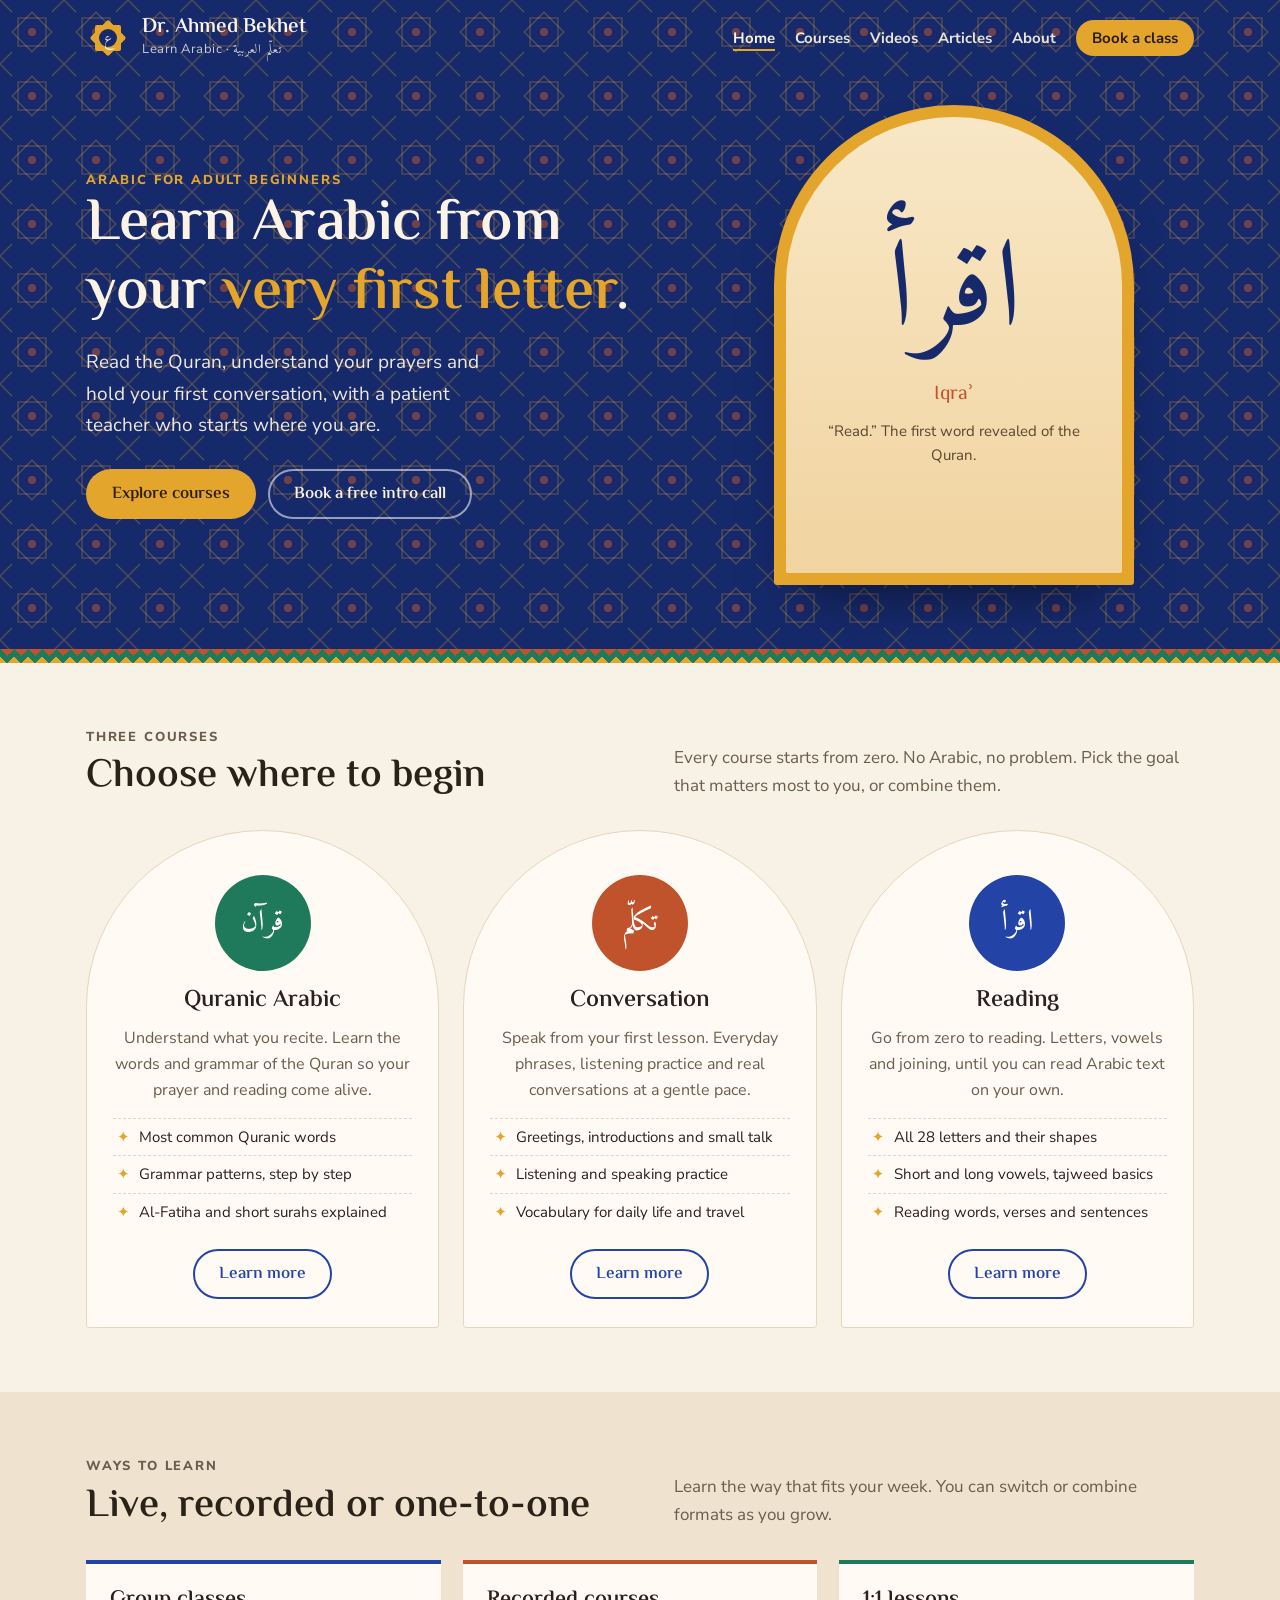
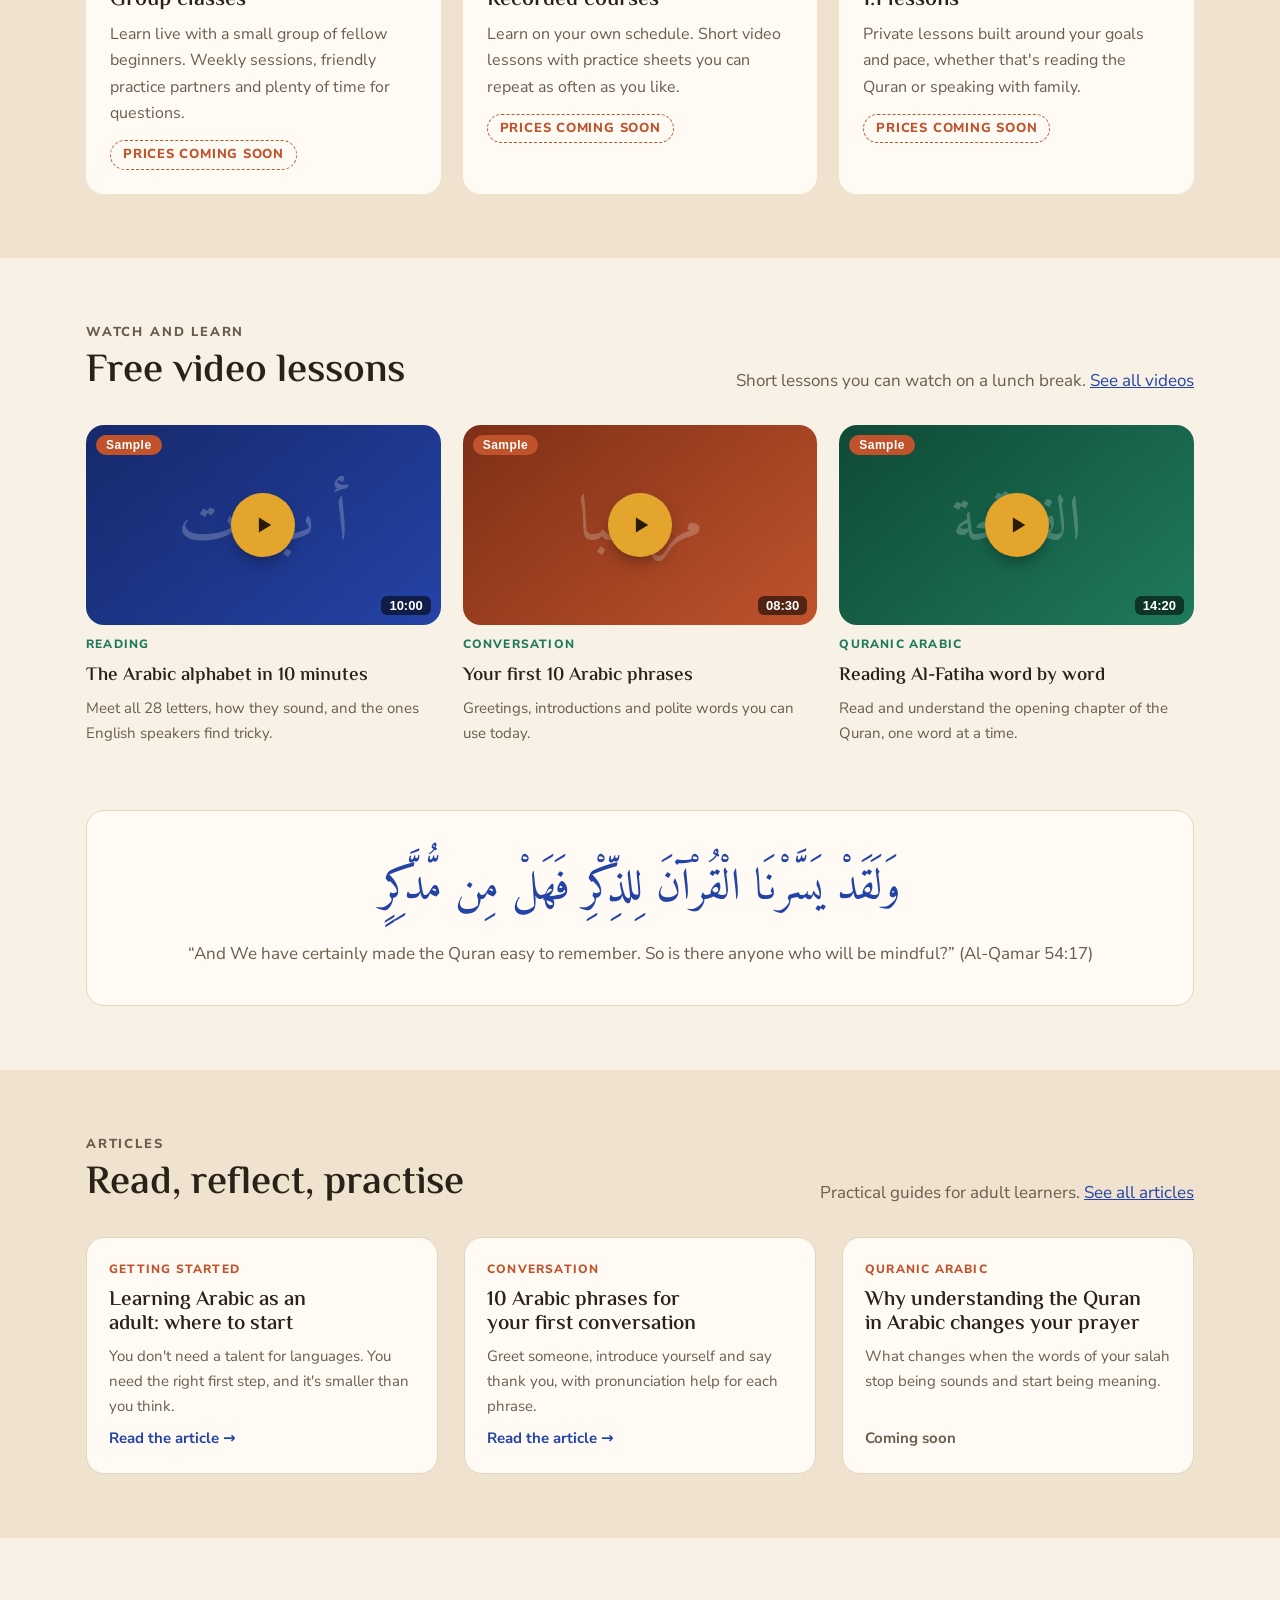
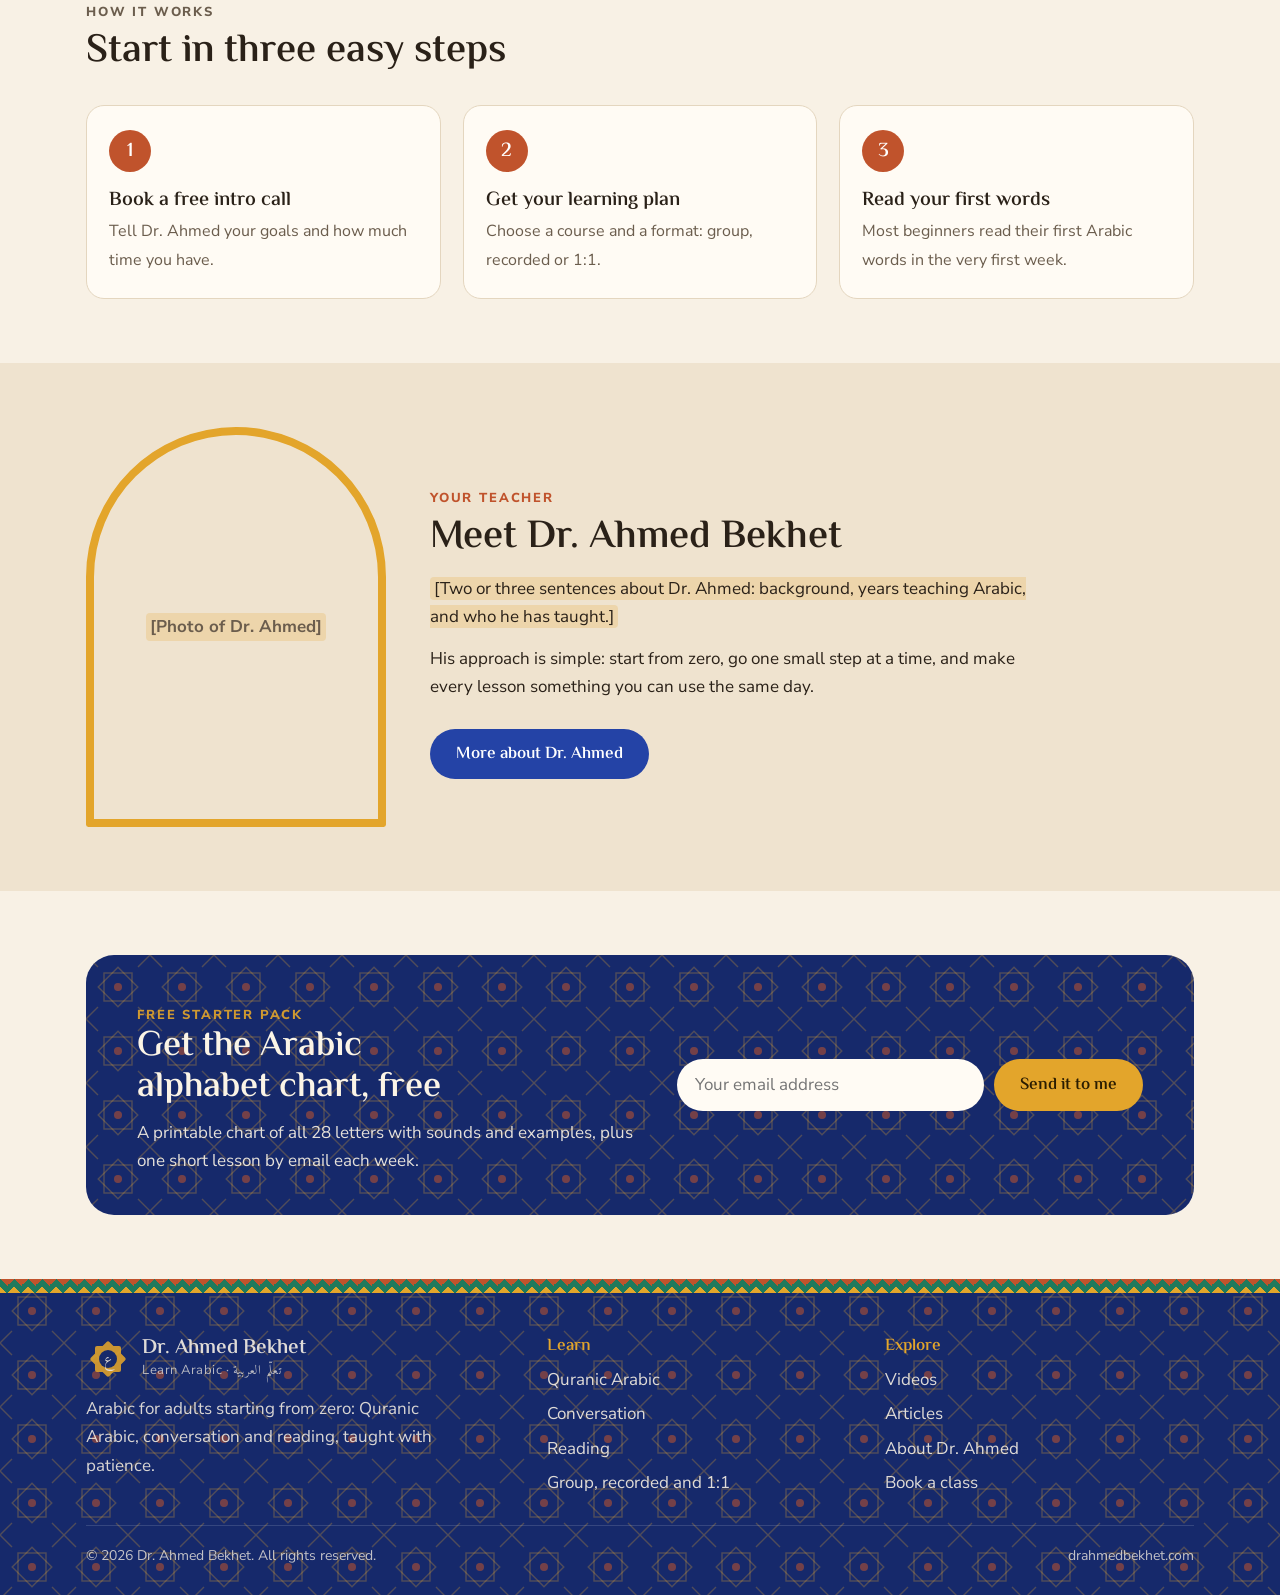
==== index.html @ 8171e9f8 "First version of drahmedbekhet.com: Moroccan-themed Arabic learning site Home, courses, videos, arti" ====
<!doctype html>
<html lang="en">
<head>
<meta charset="utf-8">
<meta name="viewport" content="width=device-width, initial-scale=1">
<title>Dr. Ahmed Bekhet | Learn Arabic: Quranic Arabic, Conversation & Reading</title>
<meta name="description" content="Learn Arabic as an adult beginner with Dr. Ahmed Bekhet. Quranic Arabic, conversation and reading courses: group classes, recorded courses and 1:1 lessons.">
<meta property="og:title" content="Dr. Ahmed Bekhet | Learn Arabic: Quranic Arabic, Conversation & Reading">
<meta property="og:description" content="Learn Arabic as an adult beginner with Dr. Ahmed Bekhet. Quranic Arabic, conversation and reading courses: group classes, recorded courses and 1:1 lessons.">
<meta name="theme-color" content="#16296b">
<link rel="icon" href="favicon.svg" type="image/svg+xml">
<link rel="preconnect" href="https://fonts.googleapis.com">
<link rel="preconnect" href="https://fonts.gstatic.com" crossorigin>
<link rel="stylesheet" href="https://fonts.googleapis.com/css2?family=Amiri:wght@400;700&family=El+Messiri:wght@500;600;700&family=Nunito+Sans:wght@400;600;700;800&display=swap">
<link rel="stylesheet" href="style.css">
</head>
<body>
<a class="skip" href="#main">Skip to content</a>
<header class="site zellige">
<div class="wrap">
<nav class="top" aria-label="Main">
<a class="logo" href="index.html"><svg width="44" height="44" viewBox="0 0 44 44" aria-hidden="true"><g fill="#e3a52b"><rect x="9" y="9" width="26" height="26" rx="2"/><rect x="9" y="9" width="26" height="26" rx="2" transform="rotate(45 22 22)"/></g><circle cx="22" cy="22" r="9" fill="#16296b"/><text x="22" y="27" text-anchor="middle" font-family="Amiri,serif" font-size="15" fill="#fbf4e6">ع</text></svg><span><b>Dr. Ahmed Bekhet</b><small>Learn Arabic · <span class="ar" lang="ar">تعلّم العربية</span></small></span></a>
<button class="menu-btn" aria-expanded="false" aria-controls="menu">Menu</button>
<ul id="menu"><li><a class="l" href="index.html" aria-current="page">Home</a></li><li><a class="l" href="courses.html">Courses</a></li><li><a class="l" href="videos.html">Videos</a></li><li><a class="l" href="articles.html">Articles</a></li><li><a class="l" href="about.html">About</a></li><li><a class="l cta" href="book.html">Book a class</a></li></ul>
</nav>
<div class="hero">
<div>
<p class="eyebrow" style="color:var(--saffron)">Arabic for adult beginners</p>
<h1>Learn Arabic from your <em>very first letter</em>.</h1>
<p class="lead">Read the Quran, understand your prayers and hold your first conversation, with a patient teacher who starts where you are.</p>
<div class="btns"><a class="btn saffron" href="courses.html">Explore courses</a><a class="btn ghost" href="book.html">Book a free intro call</a></div>
</div>
<div class="hero-arch"><div class="inner">
<span class="big ar" lang="ar">اقرأ</span>
<span class="tr">Iqraʾ</span>
<span class="gl">“Read.” The first word revealed of the Quran.</span>
</div></div>
</div>
</div>
<div class="band"></div>
</header>
<main id="main">
<section class="block"><div class="wrap">
<div class="sec-head"><div><p class="eyebrow">Three courses</p><h2 class="h2">Choose where to begin</h2></div>
<p>Every course starts from zero. No Arabic, no problem. Pick the goal that matters most to you, or combine them.</p></div>
<div class="courses"><article class="course" id="quranic"><div class="glyph g-mint"><span class="ar" lang="ar" style="font-size:30px">قرآن</span></div>
<h3>Quranic Arabic</h3><p>Understand what you recite. Learn the words and grammar of the Quran so your prayer and reading come alive.</p><ul><li>Most common Quranic words</li><li>Grammar patterns, step by step</li><li>Al-Fatiha and short surahs explained</li></ul>
<a class="btn line" href="courses.html#quranic">Learn more</a></article><article class="course" id="conversation"><div class="glyph g-terra"><span class="ar" lang="ar" style="font-size:30px">تكلّم</span></div>
<h3>Conversation</h3><p>Speak from your first lesson. Everyday phrases, listening practice and real conversations at a gentle pace.</p><ul><li>Greetings, introductions and small talk</li><li>Listening and speaking practice</li><li>Vocabulary for daily life and travel</li></ul>
<a class="btn line" href="courses.html#conversation">Learn more</a></article><article class="course" id="reading"><div class="glyph g-blue"><span class="ar" lang="ar" style="font-size:30px">اقرأ</span></div>
<h3>Reading</h3><p>Go from zero to reading. Letters, vowels and joining, until you can read Arabic text on your own.</p><ul><li>All 28 letters and their shapes</li><li>Short and long vowels, tajweed basics</li><li>Reading words, verses and sentences</li></ul>
<a class="btn line" href="courses.html#reading">Learn more</a></article></div>
</div></section>

<section class="block alt"><div class="wrap">
<div class="sec-head"><div><p class="eyebrow">Ways to learn</p><h2 class="h2">Live, recorded or one-to-one</h2></div>
<p>Learn the way that fits your week. You can switch or combine formats as you grow.</p></div>
<div class="ways">
<div class="way"><h3>Group classes</h3><p>Learn live with a small group of fellow beginners. Weekly sessions, friendly practice partners and plenty of time for questions.</p><span class="price">Prices coming soon</span></div>
<div class="way"><h3>Recorded courses</h3><p>Learn on your own schedule. Short video lessons with practice sheets you can repeat as often as you like.</p><span class="price">Prices coming soon</span></div>
<div class="way"><h3>1:1 lessons</h3><p>Private lessons built around your goals and pace, whether that's reading the Quran or speaking with family.</p><span class="price">Prices coming soon</span></div>
</div>
</div></section>

<section class="block"><div class="wrap">
<div class="sec-head"><div><p class="eyebrow">Watch and learn</p><h2 class="h2">Free video lessons</h2></div>
<p>Short lessons you can watch on a lunch break. <a href="videos.html">See all videos</a></p></div>
<div class="videos"><article class="video" data-cat="reading">
<button class="vthumb v-blue" data-yt="" aria-label="Play: The Arabic alphabet in 10 minutes"><span class="ar" lang="ar">أ ب ت</span><span class="play"><svg width="22" height="22" viewBox="0 0 16 16" aria-hidden="true"><path d="M5 2.5l9 5.5-9 5.5z" fill="#2a1c00"/></svg></span><span class="soon">Sample</span><span class="dur">10:00</span></button>
<span class="tagline">Reading</span><h3>The Arabic alphabet in 10 minutes</h3><p>Meet all 28 letters, how they sound, and the ones English speakers find tricky.</p></article><article class="video" data-cat="conversation">
<button class="vthumb v-terra" data-yt="" aria-label="Play: Your first 10 Arabic phrases"><span class="ar" lang="ar">مرحبا</span><span class="play"><svg width="22" height="22" viewBox="0 0 16 16" aria-hidden="true"><path d="M5 2.5l9 5.5-9 5.5z" fill="#2a1c00"/></svg></span><span class="soon">Sample</span><span class="dur">08:30</span></button>
<span class="tagline">Conversation</span><h3>Your first 10 Arabic phrases</h3><p>Greetings, introductions and polite words you can use today.</p></article><article class="video" data-cat="quranic">
<button class="vthumb v-mint" data-yt="" aria-label="Play: Reading Al-Fatiha word by word"><span class="ar" lang="ar">الفاتحة</span><span class="play"><svg width="22" height="22" viewBox="0 0 16 16" aria-hidden="true"><path d="M5 2.5l9 5.5-9 5.5z" fill="#2a1c00"/></svg></span><span class="soon">Sample</span><span class="dur">14:20</span></button>
<span class="tagline">Quranic Arabic</span><h3>Reading Al-Fatiha word by word</h3><p>Read and understand the opening chapter of the Quran, one word at a time.</p></article></div>
</div></section>

<section class="block" style="padding-top:0"><div class="wrap">
<div class="verse">
<span class="ar" lang="ar">وَلَقَدْ يَسَّرْنَا الْقُرْآنَ لِلذِّكْرِ فَهَلْ مِن مُّدَّكِرٍ</span>
<p>“And We have certainly made the Quran easy to remember. So is there anyone who will be mindful?” (Al-Qamar 54:17)</p>
</div></div></section>

<section class="block alt"><div class="wrap">
<div class="sec-head"><div><p class="eyebrow">Articles</p><h2 class="h2">Read, reflect, practise</h2></div>
<p>Practical guides for adult learners. <a href="articles.html">See all articles</a></p></div>
<div class="posts"><a class="post" data-cat="reading" href="articles/where-to-start.html"><span class="cat">Getting started</span><h3>Learning Arabic as an adult: where to start</h3><p>You don't need a talent for languages. You need the right first step, and it's smaller than you think.</p><span class="more">Read the article →</span></a><a class="post" data-cat="conversation" href="articles/first-phrases.html"><span class="cat">Conversation</span><h3>10 Arabic phrases for your first conversation</h3><p>Greet someone, introduce yourself and say thank you, with pronunciation help for each phrase.</p><span class="more">Read the article →</span></a><article class="post" data-cat="quranic"><span class="cat">Quranic Arabic</span><h3>Why understanding the Quran in Arabic changes your prayer</h3><p>What changes when the words of your salah stop being sounds and start being meaning.</p><span class="more" style="color:var(--muted)">Coming soon</span></article></div>
</div></section>

<section class="block"><div class="wrap">
<div class="sec-head"><div><p class="eyebrow">How it works</p><h2 class="h2">Start in three easy steps</h2></div></div>
<ol class="steps">
<li><b>Book a free intro call</b><span>Tell Dr. Ahmed your goals and how much time you have.</span></li>
<li><b>Get your learning plan</b><span>Choose a course and a format: group, recorded or 1:1.</span></li>
<li><b>Read your first words</b><span>Most beginners read their first Arabic words in the very first week.</span></li>
</ol>
</div></section>

<section class="block alt"><div class="wrap about">
<div class="portrait"><span class="ph">[Photo of Dr. Ahmed]</span></div>
<div><p class="eyebrow">Your teacher</p><h2 class="h2">Meet Dr. Ahmed Bekhet</h2>
<p><span class="ph">[Two or three sentences about Dr. Ahmed: background, years teaching Arabic, and who he has taught.]</span></p>
<p>His approach is simple: start from zero, go one small step at a time, and make every lesson something you can use the same day.</p>
<div class="btns"><a class="btn blue" href="about.html">More about Dr. Ahmed</a></div></div>
</div></section>
<section class="block"><div class="wrap">
<div class="signup zellige">
<div><p class="eyebrow" style="color:var(--saffron)">Free starter pack</p><h2>Get the Arabic alphabet chart, free</h2>
<p>A printable chart of all 28 letters with sounds and examples, plus one short lesson by email each week.</p></div>
<div><form class="inline" data-mail="Send me the free alphabet chart">
<label for="su-email" class="skip">Email address</label>
<input id="su-email" name="Email" type="email" placeholder="Your email address" required>
<button class="btn saffron" type="submit">Send it to me</button></form>
<p class="thanks" hidden>Thank you! Your email app should open to finish signing up.</p></div>
</div></div></section>
</main>
<footer class="site zellige">
<div class="band"></div>
<div class="wrap">
<div>
<a class="logo" href="index.html"><svg width="44" height="44" viewBox="0 0 44 44" aria-hidden="true"><g fill="#e3a52b"><rect x="9" y="9" width="26" height="26" rx="2"/><rect x="9" y="9" width="26" height="26" rx="2" transform="rotate(45 22 22)"/></g><circle cx="22" cy="22" r="9" fill="#16296b"/><text x="22" y="27" text-anchor="middle" font-family="Amiri,serif" font-size="15" fill="#fbf4e6">ع</text></svg><span><b>Dr. Ahmed Bekhet</b><small>Learn Arabic · <span class="ar" lang="ar">تعلّم العربية</span></small></span></a>
<p style="margin-top:14px;opacity:.85;max-width:38ch">Arabic for adults starting from zero: Quranic Arabic, conversation and reading, taught with patience.</p>
</div>
<div><h4>Learn</h4><ul>
<li><a href="courses.html#quranic">Quranic Arabic</a></li>
<li><a href="courses.html#conversation">Conversation</a></li>
<li><a href="courses.html#reading">Reading</a></li>
<li><a href="courses.html#ways">Group, recorded and 1:1</a></li></ul></div>
<div><h4>Explore</h4><ul>
<li><a href="videos.html">Videos</a></li>
<li><a href="articles.html">Articles</a></li>
<li><a href="about.html">About Dr. Ahmed</a></li>
<li><a href="book.html">Book a class</a></li></ul></div>
<p class="fine"><span>© <span id="yr">2026</span> Dr. Ahmed Bekhet. All rights reserved.</span><span>drahmedbekhet.com</span></p>
</div>
</footer>
<script src="main.js"></script>
</body>
</html>
---- style.css ----
/* Dr. Ahmed Bekhet | Learn Arabic
   Moroccan-inspired: Majorelle blue, terracotta, saffron and mint on warm sand,
   zellige star patterns and arched frames. */
:root{
  --majorelle:#2443a6; --majorelle-deep:#16296b; --terracotta:#c0532c; --saffron:#e3a52b;
  --mint:#1f7a5c; --sand:#f8f1e5; --sand-2:#efe3cf; --surface:#fffbf4;
  --ink:#2a2118; --muted:#6b5d4d; --line:#e4d6bf; --on-dark:#fbf4e6;
  --display:"El Messiri","Georgia",serif;
  --body:"Nunito Sans","Segoe UI",system-ui,sans-serif;
  --arabic:"Amiri","Noto Naskh Arabic","Traditional Arabic",serif;
  --radius:18px;
  color-scheme:light;
}
@media (prefers-color-scheme:dark){:root:not([data-theme="light"]){
  --sand:#16130f; --sand-2:#211b14; --surface:#1d1812; --ink:#f3eadb; --muted:#b9a990; --line:#3a3024;
  --majorelle:#7f9bff; --terracotta:#e57b55; --mint:#4cc59a; color-scheme:dark}}
:root[data-theme="dark"]{--sand:#16130f; --sand-2:#211b14; --surface:#1d1812; --ink:#f3eadb; --muted:#b9a990; --line:#3a3024;
  --majorelle:#7f9bff; --terracotta:#e57b55; --mint:#4cc59a; color-scheme:dark}

*{box-sizing:border-box}
html{scroll-behavior:smooth}
body{margin:0;background:var(--sand);color:var(--ink);font-family:var(--body);font-size:17px;line-height:1.65}
img{max-width:100%;display:block}
h1,h2,h3,h4{font-family:var(--display);font-weight:600;line-height:1.15;margin:0;text-wrap:balance}
p{margin:0}
a{color:var(--majorelle)}
.ar{font-family:var(--arabic);direction:rtl;unicode-bidi:isolate}
.wrap{max-width:1140px;margin:0 auto;padding-inline:max(16px,env(safe-area-inset-left,0px))}
.skip{position:absolute;left:-9999px}
.skip:focus{left:16px;top:16px;z-index:10;background:var(--saffron);color:#2a1c00;padding:8px 14px;border-radius:8px}
:focus-visible{outline:3px solid var(--saffron);outline-offset:3px}

/* zellige pattern (8-point stars) used on the header and dividers */
.zellige{background-color:var(--majorelle-deep);
  background-image:url("data:image/svg+xml,%3Csvg xmlns='http://www.w3.org/2000/svg' width='64' height='64' viewBox='0 0 64 64'%3E%3Cg fill='none' stroke='%23e3a52b' stroke-opacity='.28' stroke-width='1.4'%3E%3Crect x='18' y='18' width='28' height='28'/%3E%3Crect x='18' y='18' width='28' height='28' transform='rotate(45 32 32)'/%3E%3Cpath d='M0 0l12 12M64 0L52 12M0 64l12-12M64 64L52 52'/%3E%3C/g%3E%3Ccircle cx='32' cy='32' r='4' fill='%23c0532c' fill-opacity='.55'/%3E%3C/svg%3E");
  background-size:64px 64px}
.band{height:14px;background:
  linear-gradient(135deg,var(--terracotta) 25%,transparent 25%) -7px 0/14px 14px,
  linear-gradient(225deg,var(--terracotta) 25%,transparent 25%) -7px 0/14px 14px,
  linear-gradient(315deg,var(--saffron) 25%,transparent 25%) 0 0/14px 14px,
  linear-gradient(45deg,var(--saffron) 25%,var(--mint) 25%) 0 0/14px 14px}

/* header + nav */
header.site{color:var(--on-dark);position:relative}
nav.top{display:flex;align-items:center;justify-content:space-between;gap:16px;padding-block:16px;flex-wrap:wrap}
.logo{display:flex;align-items:center;gap:12px;color:var(--on-dark);text-decoration:none}
.logo svg{flex:none}
.logo b{font-family:var(--display);font-weight:600;font-size:21px;display:block;line-height:1.1}
.logo small{display:block;font-size:13px;opacity:.8;letter-spacing:.04em}
nav.top ul{list-style:none;display:flex;gap:4px 20px;margin:0;padding:0;flex-wrap:wrap;align-items:center}
nav.top a.l{color:var(--on-dark);text-decoration:none;font-weight:700;font-size:15px;opacity:.92}
nav.top a.l:hover,nav.top a.l[aria-current="page"]{opacity:1;text-decoration:underline;text-decoration-color:var(--saffron);text-decoration-thickness:2px;text-underline-offset:6px}
nav.top a.cta{background:var(--saffron);color:#2a1c00;padding:8px 16px;border-radius:999px;opacity:1}
nav.top a.cta:hover{text-decoration:none;filter:brightness(1.05)}
.menu-btn{display:none;background:none;border:2px solid rgba(255,255,255,.45);color:var(--on-dark);border-radius:10px;padding:6px 12px;font:inherit;font-weight:700;cursor:pointer}

/* hero */
.hero{display:grid;grid-template-columns:1.1fr .9fr;gap:40px;align-items:center;padding-block:28px 64px}
.hero h1{font-size:clamp(36px,5.2vw,60px)}
.hero h1 em{font-style:normal;color:var(--saffron)}
.hero .lead{font-size:19px;margin-top:18px;max-width:36ch;opacity:.94}
.btns{display:flex;gap:12px;flex-wrap:wrap;margin-top:28px}
.btn{display:inline-block;font-family:var(--display);font-weight:600;font-size:17px;padding:12px 24px;border-radius:999px;text-decoration:none;border:2px solid transparent;cursor:pointer;line-height:1.3}
.btn.saffron{background:var(--saffron);color:#2a1c00}
.btn.ghost{border-color:rgba(255,255,255,.55);color:var(--on-dark)}
.btn.blue{background:var(--majorelle);color:#fff}
.btn.terra{background:var(--terracotta);color:#fff}
.btn.line{border-color:var(--majorelle);color:var(--majorelle);background:transparent}
.btn:hover{filter:brightness(1.07)}

/* arch frames */
.arch{border-radius:999px 999px 14px 14px;overflow:hidden;position:relative}
.hero-arch{justify-self:center;width:min(360px,100%);aspect-ratio:3/4;padding:12px;background:var(--saffron);border-radius:999px 999px 18px 18px;box-shadow:0 30px 60px -30px rgba(0,0,0,.6)}
.hero-arch .inner{width:100%;height:100%;border-radius:999px 999px 10px 10px;background:linear-gradient(180deg,#f8e7c6 0%,#f1d4a0 100%);display:flex;flex-direction:column;align-items:center;justify-content:center;gap:8px;color:var(--majorelle-deep);text-align:center;padding:24px;position:relative;overflow:hidden}
.hero-arch .inner::before{content:"";position:absolute;inset:auto 0 0 0;height:30%;opacity:.9}
.hero-arch .big{font-family:var(--arabic);font-size:clamp(84px,11vw,124px);line-height:1.2;color:var(--majorelle-deep)}
.hero-arch .tr{font-family:var(--display);font-size:20px;color:var(--terracotta)}
.hero-arch .gl{font-size:15px;color:#5a4630}
.hero-arch .tiles{position:absolute;left:0;right:0;bottom:0;height:64px}

/* sections */
section.block{padding-block:64px}
section.alt{background:var(--sand-2)}
.eyebrow{font-size:13px;font-weight:800;letter-spacing:.14em;text-transform:uppercase;color:var(--terracotta)}
.sec-head{display:flex;justify-content:space-between;align-items:end;gap:18px;flex-wrap:wrap;margin-bottom:30px}
.sec-head h2,.h2{font-size:clamp(28px,3.6vw,40px);margin-top:6px}
.sec-head p{color:var(--muted);max-width:52ch}
.center{text-align:center}
.star-rule{display:flex;align-items:center;gap:14px;color:var(--saffron);justify-content:center;margin:0 auto 10px}
.star-rule::before,.star-rule::after{content:"";height:1.5px;width:56px;background:currentColor;opacity:.6}

/* course cards */
.courses{display:grid;grid-template-columns:repeat(3,1fr);gap:24px}
.course{background:var(--surface);border:1px solid var(--line);border-radius:999px 999px var(--radius) var(--radius);padding:44px 26px 28px;display:flex;flex-direction:column;gap:10px;text-align:center;align-items:center;min-width:0}
.course .glyph{width:96px;height:96px;border-radius:50%;display:grid;place-items:center;font-family:var(--arabic);font-size:40px;color:#fff;margin-bottom:6px;line-height:1}
.g-blue{background:var(--majorelle)} .g-terra{background:var(--terracotta)} .g-mint{background:var(--mint)}
.course h3{font-size:24px}
.course p{color:var(--muted);font-size:16px}
.course ul{list-style:none;padding:0;margin:4px 0 8px;text-align:left;font-size:15px;align-self:stretch}
.course li{padding:6px 0 6px 26px;position:relative;border-top:1px dashed var(--line)}
.course li::before{content:"✦";position:absolute;left:4px;color:var(--saffron)}
.course .btn{margin-top:auto}

/* ways to learn */
.ways{display:grid;grid-template-columns:repeat(3,1fr);gap:22px}
.way{border-top:4px solid var(--majorelle);background:var(--surface);border-radius:0 0 var(--radius) var(--radius);padding:24px;min-width:0}
.way:nth-child(2){border-color:var(--terracotta)} .way:nth-child(3){border-color:var(--mint)}
.way h3{font-size:22px}
.way p{color:var(--muted);margin-top:8px;font-size:16px}
.price{display:inline-block;margin-top:14px;font-size:13px;font-weight:800;letter-spacing:.06em;text-transform:uppercase;color:var(--terracotta);border:1.5px dashed currentColor;border-radius:999px;padding:3px 12px}

/* videos */
.videos{display:grid;grid-template-columns:repeat(3,1fr);gap:22px}
.videos.two{grid-template-columns:repeat(2,1fr)}
.video{display:flex;flex-direction:column;gap:10px;min-width:0}
.vthumb{position:relative;aspect-ratio:16/9;border-radius:var(--radius);overflow:hidden;border:0;padding:0;cursor:pointer;width:100%;display:grid;place-items:center;color:#fff;background:var(--majorelle-deep)}
.vthumb .ar{position:absolute;inset:0;display:grid;place-items:center;font-size:64px;opacity:.22;line-height:1}
.vthumb .play{width:64px;height:64px;border-radius:50%;background:var(--saffron);display:grid;place-items:center;position:relative;box-shadow:0 8px 20px -8px rgba(0,0,0,.6)}
.vthumb .dur{position:absolute;right:10px;bottom:10px;background:rgba(0,0,0,.55);font-size:13px;font-weight:700;padding:2px 8px;border-radius:6px}
.vthumb .soon{position:absolute;left:10px;top:10px;background:var(--terracotta);font-size:12px;font-weight:800;padding:3px 10px;border-radius:999px;letter-spacing:.04em}
.vthumb iframe{position:absolute;inset:0;width:100%;height:100%;border:0}
.v-blue{background:linear-gradient(140deg,#16296b,#2443a6)} .v-terra{background:linear-gradient(140deg,#7d2f17,#c0532c)} .v-mint{background:linear-gradient(140deg,#0f4a37,#1f7a5c)}
.video h3{font-size:19px}
.video p{color:var(--muted);font-size:15px}
.tagline{font-size:12px;font-weight:800;letter-spacing:.1em;text-transform:uppercase;color:var(--mint)}
.filters{display:flex;gap:8px;flex-wrap:wrap;margin-bottom:24px}
.filters button{font:inherit;font-weight:700;font-size:15px;padding:7px 16px;border-radius:999px;border:1.5px solid var(--line);background:var(--surface);color:var(--ink);cursor:pointer}
.filters button[aria-pressed="true"]{background:var(--majorelle);border-color:var(--majorelle);color:#fff}

/* articles */
.posts{display:grid;grid-template-columns:repeat(3,1fr);gap:26px}
.post{display:flex;flex-direction:column;gap:8px;background:var(--surface);border:1px solid var(--line);border-radius:var(--radius);padding:22px;min-width:0;text-decoration:none;color:inherit;transition:transform .15s}
a.post:hover{transform:translateY(-3px)}
.post .cat{font-size:12px;font-weight:800;color:var(--terracotta);text-transform:uppercase;letter-spacing:.1em}
.post h3{font-size:21px}
.post p{color:var(--muted);font-size:15px}
.post .more{margin-top:auto;font-weight:700;color:var(--majorelle);font-size:15px}

/* article page */
.article{max-width:720px;margin:0 auto}
.article h1{font-size:clamp(32px,4.4vw,48px)}
.article .meta{color:var(--muted);margin-top:12px;font-size:15px}
.article h2{font-size:28px;margin-top:40px}
.article p,.article ul,.article ol{margin-top:16px}
.article li{margin-top:6px}
.callout{background:var(--surface);border:1px solid var(--line);border-inline-start:5px solid var(--saffron);border-radius:12px;padding:18px 20px;margin-top:22px}
.letters{display:grid;grid-template-columns:repeat(auto-fill,minmax(92px,1fr));gap:10px;margin-top:20px}
.letter{background:var(--surface);border:1px solid var(--line);border-radius:14px 14px 10px 10px;text-align:center;padding:10px 6px}
.letter .ar{font-size:38px;line-height:1.4;display:block;color:var(--majorelle)}
.letter span{font-size:13px;color:var(--muted)}
.phrase{display:grid;grid-template-columns:1fr auto;gap:4px 16px;align-items:center;padding:14px 0;border-top:1px dashed var(--line)}
.phrase .ar{font-size:30px;color:var(--majorelle);grid-column:2;grid-row:1/3;text-align:right}
.phrase b{grid-column:1;grid-row:1}
.phrase small{grid-column:1;grid-row:2}
.phrase b{font-family:var(--display);font-weight:600;font-size:18px}
.phrase small{color:var(--muted);font-size:15px}

/* about + quote */
.about{display:grid;grid-template-columns:300px 1fr;gap:44px;align-items:center}
.portrait{aspect-ratio:3/4;border-radius:999px 999px 16px 16px;background:var(--sand-2);border:8px solid var(--saffron);display:grid;place-items:center;text-align:center;color:var(--muted);font-weight:700;padding:24px}
.about p{margin-top:14px;max-width:62ch}
.verse{background:var(--surface);border:1px solid var(--line);border-radius:var(--radius);padding:36px clamp(20px,4vw,56px);text-align:center}
.verse .ar{font-size:clamp(30px,4vw,44px);color:var(--majorelle);line-height:1.9;display:block}
.verse p{color:var(--muted);margin-top:10px}

/* steps */
.steps{display:grid;grid-template-columns:repeat(3,1fr);gap:22px;counter-reset:s;list-style:none;padding:0;margin:0}
.steps li{counter-increment:s;background:var(--surface);border:1px solid var(--line);border-radius:var(--radius);padding:24px 22px;position:relative}
.steps li::before{content:counter(s);font-family:var(--display);font-weight:600;font-size:20px;width:42px;height:42px;border-radius:50%;background:var(--terracotta);color:#fff;display:grid;place-items:center;margin-bottom:12px}
.steps b{font-family:var(--display);font-size:20px;font-weight:600;display:block}
.steps span{color:var(--muted);font-size:16px}

/* signup + form */
.signup{border-radius:28px;padding:40px clamp(20px,4vw,56px);display:grid;grid-template-columns:1.1fr 1fr;gap:28px;align-items:center;color:var(--on-dark)}
.signup h2{font-size:clamp(26px,3.2vw,36px)}
.signup p{opacity:.9;margin-top:10px}
form.inline{display:flex;gap:10px;flex-wrap:wrap}
form.inline input{flex:1;min-width:0;font:inherit;padding:12px 18px;border-radius:999px;border:0;background:#fffbf4;color:#2a2118}
.form{display:grid;gap:16px;background:var(--surface);border:1px solid var(--line);border-radius:var(--radius);padding:28px}
.form label{font-weight:700;font-size:15px;display:grid;gap:6px}
.form input,.form select,.form textarea{font:inherit;padding:11px 14px;border-radius:12px;border:1.5px solid var(--line);background:var(--sand);color:var(--ink);width:100%}
.form .row{display:grid;grid-template-columns:1fr 1fr;gap:16px}
.note{font-size:14px;color:var(--muted)}
.thanks{font-weight:700;margin-top:10px}

/* page header (inner pages) */
.page-hero{padding-block:24px 56px}
.page-hero h1{font-size:clamp(34px,4.8vw,54px)}
.page-hero p{font-size:19px;margin-top:14px;max-width:56ch;opacity:.93}

/* footer */
footer.site{margin-top:0;color:var(--on-dark)}
footer.site .wrap{display:grid;grid-template-columns:1.4fr 1fr 1fr;gap:28px;padding-block:44px 28px}
footer.site h4{font-size:17px;color:var(--saffron);margin-bottom:10px}
footer.site ul{list-style:none;padding:0;margin:0;display:grid;gap:6px}
footer.site a{color:var(--on-dark);text-decoration:none;opacity:.88}
footer.site a:hover{opacity:1;text-decoration:underline}
footer.site .fine{grid-column:1/-1;border-top:1px solid rgba(255,255,255,.18);padding-top:18px;font-size:14px;opacity:.75;display:flex;justify-content:space-between;gap:12px;flex-wrap:wrap}
.ph{background:rgba(227,165,43,.22);border-radius:4px;padding:0 4px}

@media (max-width:900px){
  .hero,.about,.signup{grid-template-columns:1fr}
  .hero-arch{width:min(280px,80%)}
  .courses,.ways,.videos,.posts,.steps{grid-template-columns:1fr}
  .videos.two{grid-template-columns:1fr}
  .portrait{max-width:240px}
  footer.site .wrap{grid-template-columns:1fr}
  .form .row{grid-template-columns:1fr}
}
@media (max-width:720px){
  .menu-btn{display:inline-block}
  nav.top ul{display:none;width:100%;flex-direction:column;align-items:flex-start;gap:12px;padding-bottom:10px}
  nav.top.open ul{display:flex}
}
@media (min-width:600px) and (max-width:900px){
  .courses,.videos,.posts{grid-template-columns:repeat(2,1fr)}
}
@media (prefers-reduced-motion:reduce){html{scroll-behavior:auto} a.post{transition:none}}
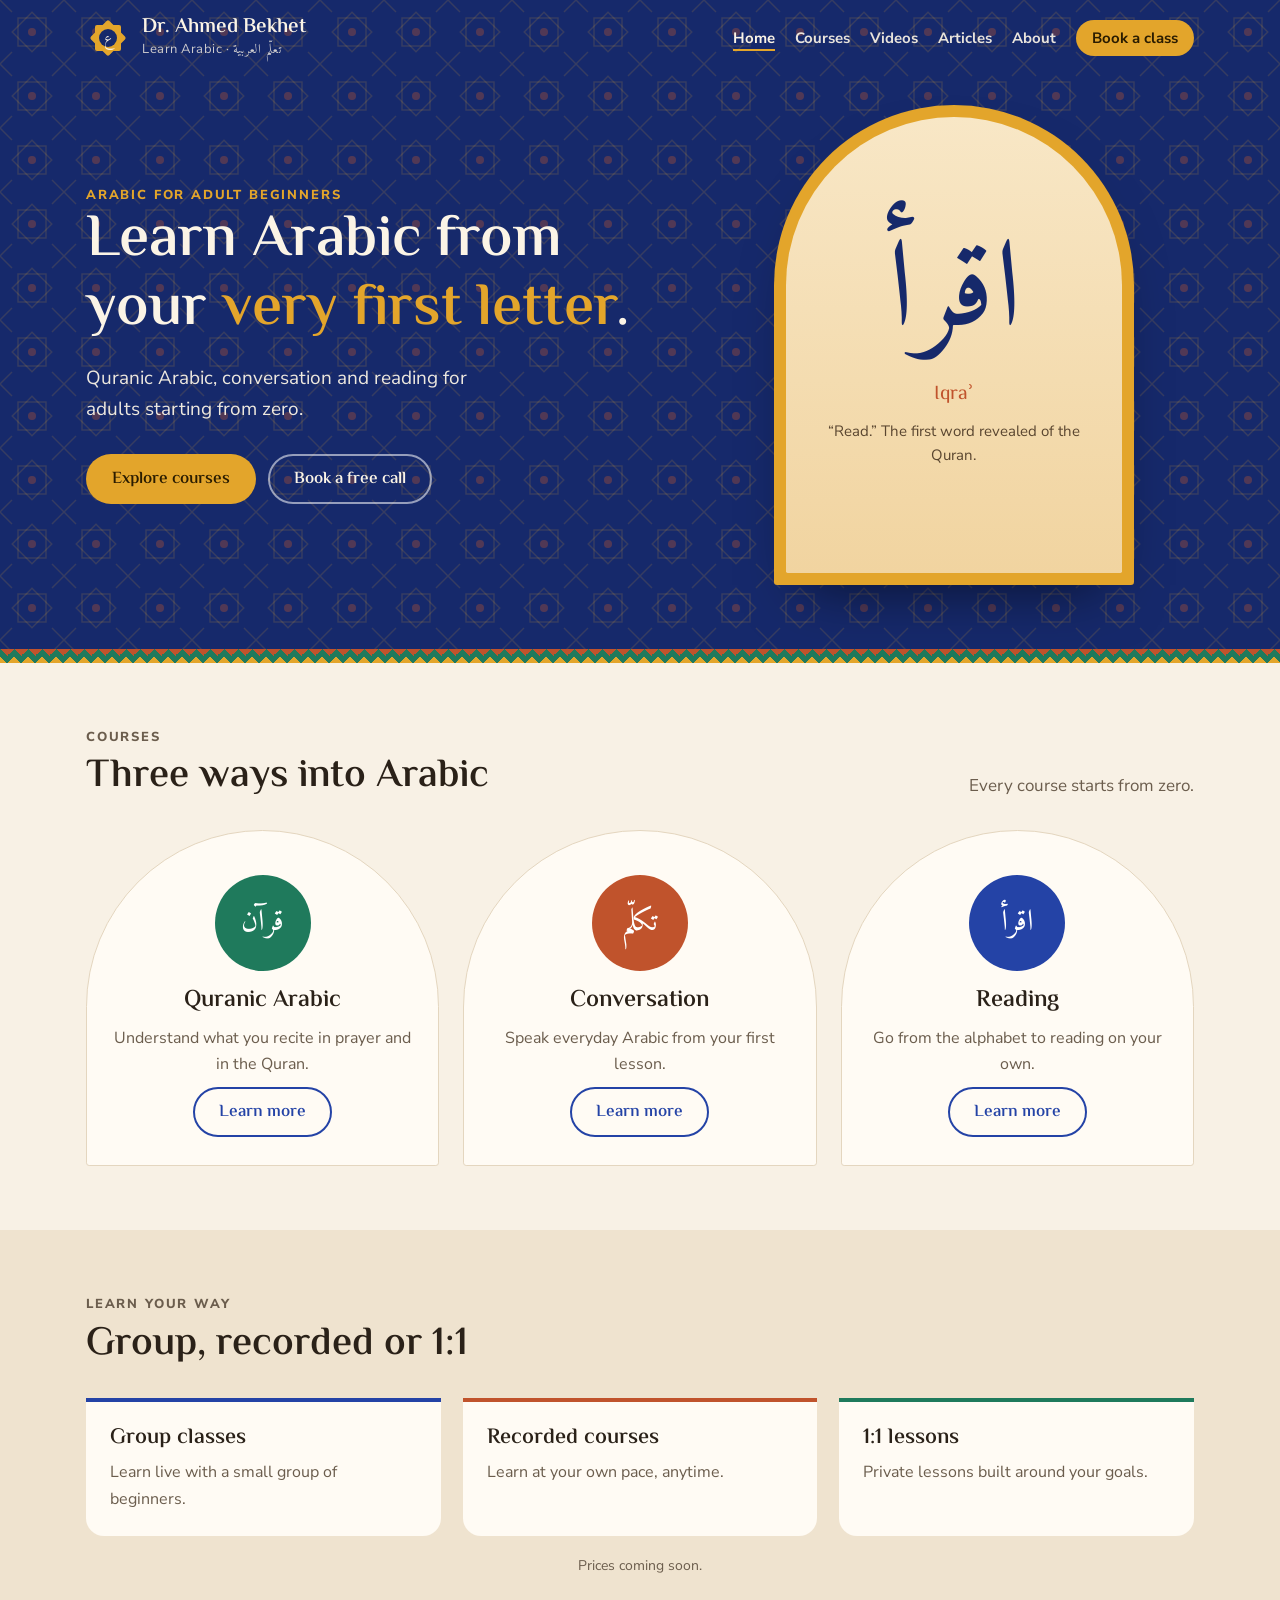
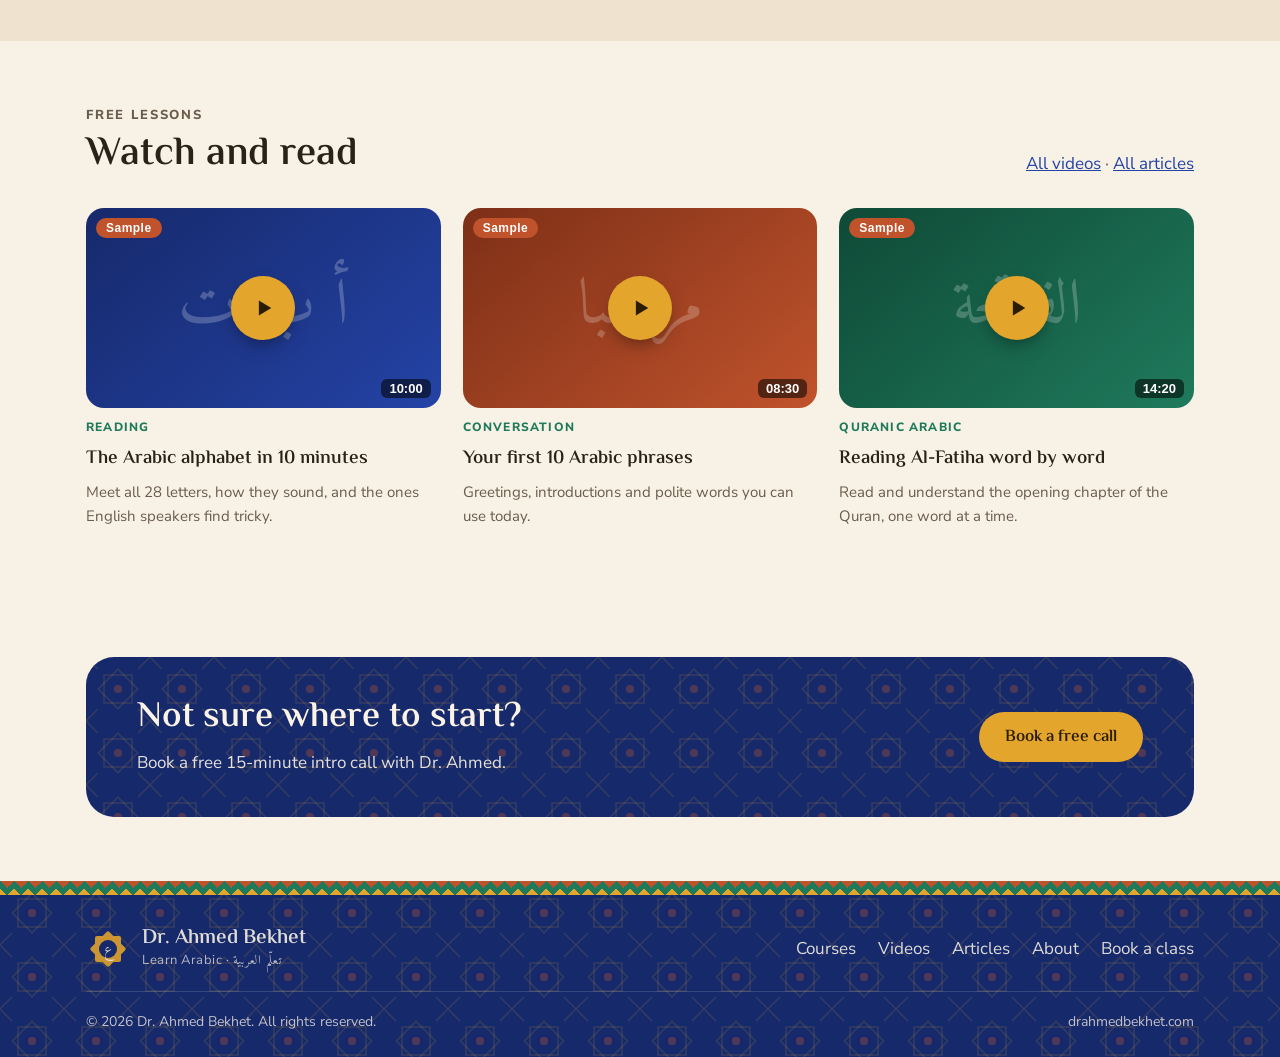
==== commit f58587ae: "Simplify the site: shorter pages and fewer sections Home is now hero, courses, formats, free lessons" ====
--- a/index.html
+++ b/index.html
@@ -27,8 +27,8 @@
 <div>
 <p class="eyebrow" style="color:var(--saffron)">Arabic for adult beginners</p>
 <h1>Learn Arabic from your <em>very first letter</em>.</h1>
-<p class="lead">Read the Quran, understand your prayers and hold your first conversation, with a patient teacher who starts where you are.</p>
-<div class="btns"><a class="btn saffron" href="courses.html">Explore courses</a><a class="btn ghost" href="book.html">Book a free intro call</a></div>
+<p class="lead">Quranic Arabic, conversation and reading for adults starting from zero.</p>
+<div class="btns"><a class="btn saffron" href="courses.html">Explore courses</a><a class="btn ghost" href="book.html">Book a free call</a></div>
 </div>
 <div class="hero-arch"><div class="inner">
 <span class="big ar" lang="ar">اقرأ</span>
@@ -41,30 +41,30 @@
 </header>
 <main id="main">
 <section class="block"><div class="wrap">
-<div class="sec-head"><div><p class="eyebrow">Three courses</p><h2 class="h2">Choose where to begin</h2></div>
-<p>Every course starts from zero. No Arabic, no problem. Pick the goal that matters most to you, or combine them.</p></div>
+<div class="sec-head"><div><p class="eyebrow">Courses</p><h2 class="h2">Three ways into Arabic</h2></div>
+<p>Every course starts from zero.</p></div>
 <div class="courses"><article class="course" id="quranic"><div class="glyph g-mint"><span class="ar" lang="ar" style="font-size:30px">قرآن</span></div>
-<h3>Quranic Arabic</h3><p>Understand what you recite. Learn the words and grammar of the Quran so your prayer and reading come alive.</p><ul><li>Most common Quranic words</li><li>Grammar patterns, step by step</li><li>Al-Fatiha and short surahs explained</li></ul>
+<h3>Quranic Arabic</h3><p>Understand what you recite in prayer and in the Quran.</p>
 <a class="btn line" href="courses.html#quranic">Learn more</a></article><article class="course" id="conversation"><div class="glyph g-terra"><span class="ar" lang="ar" style="font-size:30px">تكلّم</span></div>
-<h3>Conversation</h3><p>Speak from your first lesson. Everyday phrases, listening practice and real conversations at a gentle pace.</p><ul><li>Greetings, introductions and small talk</li><li>Listening and speaking practice</li><li>Vocabulary for daily life and travel</li></ul>
+<h3>Conversation</h3><p>Speak everyday Arabic from your first lesson.</p>
 <a class="btn line" href="courses.html#conversation">Learn more</a></article><article class="course" id="reading"><div class="glyph g-blue"><span class="ar" lang="ar" style="font-size:30px">اقرأ</span></div>
-<h3>Reading</h3><p>Go from zero to reading. Letters, vowels and joining, until you can read Arabic text on your own.</p><ul><li>All 28 letters and their shapes</li><li>Short and long vowels, tajweed basics</li><li>Reading words, verses and sentences</li></ul>
+<h3>Reading</h3><p>Go from the alphabet to reading on your own.</p>
 <a class="btn line" href="courses.html#reading">Learn more</a></article></div>
 </div></section>
 
 <section class="block alt"><div class="wrap">
-<div class="sec-head"><div><p class="eyebrow">Ways to learn</p><h2 class="h2">Live, recorded or one-to-one</h2></div>
-<p>Learn the way that fits your week. You can switch or combine formats as you grow.</p></div>
+<div class="sec-head"><div><p class="eyebrow">Learn your way</p><h2 class="h2">Group, recorded or 1:1</h2></div></div>
 <div class="ways">
-<div class="way"><h3>Group classes</h3><p>Learn live with a small group of fellow beginners. Weekly sessions, friendly practice partners and plenty of time for questions.</p><span class="price">Prices coming soon</span></div>
-<div class="way"><h3>Recorded courses</h3><p>Learn on your own schedule. Short video lessons with practice sheets you can repeat as often as you like.</p><span class="price">Prices coming soon</span></div>
-<div class="way"><h3>1:1 lessons</h3><p>Private lessons built around your goals and pace, whether that's reading the Quran or speaking with family.</p><span class="price">Prices coming soon</span></div>
+<div class="way"><h3>Group classes</h3><p>Learn live with a small group of beginners.</p></div>
+<div class="way"><h3>Recorded courses</h3><p>Learn at your own pace, anytime.</p></div>
+<div class="way"><h3>1:1 lessons</h3><p>Private lessons built around your goals.</p></div>
 </div>
+<p class="note center" style="margin-top:18px">Prices coming soon.</p>
 </div></section>
 
 <section class="block"><div class="wrap">
-<div class="sec-head"><div><p class="eyebrow">Watch and learn</p><h2 class="h2">Free video lessons</h2></div>
-<p>Short lessons you can watch on a lunch break. <a href="videos.html">See all videos</a></p></div>
+<div class="sec-head"><div><p class="eyebrow">Free lessons</p><h2 class="h2">Watch and read</h2></div>
+<p><a href="videos.html">All videos</a> · <a href="articles.html">All articles</a></p></div>
 <div class="videos"><article class="video" data-cat="reading">
 <button class="vthumb v-blue" data-yt="" aria-label="Play: The Arabic alphabet in 10 minutes"><span class="ar" lang="ar">أ ب ت</span><span class="play"><svg width="22" height="22" viewBox="0 0 16 16" aria-hidden="true"><path d="M5 2.5l9 5.5-9 5.5z" fill="#2a1c00"/></svg></span><span class="soon">Sample</span><span class="dur">10:00</span></button>
 <span class="tagline">Reading</span><h3>The Arabic alphabet in 10 minutes</h3><p>Meet all 28 letters, how they sound, and the ones English speakers find tricky.</p></article><article class="video" data-cat="conversation">
@@ -73,63 +73,17 @@
 <button class="vthumb v-mint" data-yt="" aria-label="Play: Reading Al-Fatiha word by word"><span class="ar" lang="ar">الفاتحة</span><span class="play"><svg width="22" height="22" viewBox="0 0 16 16" aria-hidden="true"><path d="M5 2.5l9 5.5-9 5.5z" fill="#2a1c00"/></svg></span><span class="soon">Sample</span><span class="dur">14:20</span></button>
 <span class="tagline">Quranic Arabic</span><h3>Reading Al-Fatiha word by word</h3><p>Read and understand the opening chapter of the Quran, one word at a time.</p></article></div>
 </div></section>
-
-<section class="block" style="padding-top:0"><div class="wrap">
-<div class="verse">
-<span class="ar" lang="ar">وَلَقَدْ يَسَّرْنَا الْقُرْآنَ لِلذِّكْرِ فَهَلْ مِن مُّدَّكِرٍ</span>
-<p>“And We have certainly made the Quran easy to remember. So is there anyone who will be mindful?” (Al-Qamar 54:17)</p>
-</div></div></section>
-
-<section class="block alt"><div class="wrap">
-<div class="sec-head"><div><p class="eyebrow">Articles</p><h2 class="h2">Read, reflect, practise</h2></div>
-<p>Practical guides for adult learners. <a href="articles.html">See all articles</a></p></div>
-<div class="posts"><a class="post" data-cat="reading" href="articles/where-to-start.html"><span class="cat">Getting started</span><h3>Learning Arabic as an adult: where to start</h3><p>You don't need a talent for languages. You need the right first step, and it's smaller than you think.</p><span class="more">Read the article →</span></a><a class="post" data-cat="conversation" href="articles/first-phrases.html"><span class="cat">Conversation</span><h3>10 Arabic phrases for your first conversation</h3><p>Greet someone, introduce yourself and say thank you, with pronunciation help for each phrase.</p><span class="more">Read the article →</span></a><article class="post" data-cat="quranic"><span class="cat">Quranic Arabic</span><h3>Why understanding the Quran in Arabic changes your prayer</h3><p>What changes when the words of your salah stop being sounds and start being meaning.</p><span class="more" style="color:var(--muted)">Coming soon</span></article></div>
-</div></section>
-
 <section class="block"><div class="wrap">
-<div class="sec-head"><div><p class="eyebrow">How it works</p><h2 class="h2">Start in three easy steps</h2></div></div>
-<ol class="steps">
-<li><b>Book a free intro call</b><span>Tell Dr. Ahmed your goals and how much time you have.</span></li>
-<li><b>Get your learning plan</b><span>Choose a course and a format: group, recorded or 1:1.</span></li>
-<li><b>Read your first words</b><span>Most beginners read their first Arabic words in the very first week.</span></li>
-</ol>
-</div></section>
-
-<section class="block alt"><div class="wrap about">
-<div class="portrait"><span class="ph">[Photo of Dr. Ahmed]</span></div>
-<div><p class="eyebrow">Your teacher</p><h2 class="h2">Meet Dr. Ahmed Bekhet</h2>
-<p><span class="ph">[Two or three sentences about Dr. Ahmed: background, years teaching Arabic, and who he has taught.]</span></p>
-<p>His approach is simple: start from zero, go one small step at a time, and make every lesson something you can use the same day.</p>
-<div class="btns"><a class="btn blue" href="about.html">More about Dr. Ahmed</a></div></div>
-</div></section>
-<section class="block"><div class="wrap">
-<div class="signup zellige">
-<div><p class="eyebrow" style="color:var(--saffron)">Free starter pack</p><h2>Get the Arabic alphabet chart, free</h2>
-<p>A printable chart of all 28 letters with sounds and examples, plus one short lesson by email each week.</p></div>
-<div><form class="inline" data-mail="Send me the free alphabet chart">
-<label for="su-email" class="skip">Email address</label>
-<input id="su-email" name="Email" type="email" placeholder="Your email address" required>
-<button class="btn saffron" type="submit">Send it to me</button></form>
-<p class="thanks" hidden>Thank you! Your email app should open to finish signing up.</p></div>
+<div class="signup zellige" style="grid-template-columns:1fr auto">
+<div><h2>Not sure where to start?</h2><p>Book a free 15-minute intro call with Dr. Ahmed.</p></div>
+<div><a class="btn saffron" href="book.html">Book a free call</a></div>
 </div></div></section>
 </main>
 <footer class="site zellige">
 <div class="band"></div>
 <div class="wrap">
-<div>
 <a class="logo" href="index.html"><svg width="44" height="44" viewBox="0 0 44 44" aria-hidden="true"><g fill="#e3a52b"><rect x="9" y="9" width="26" height="26" rx="2"/><rect x="9" y="9" width="26" height="26" rx="2" transform="rotate(45 22 22)"/></g><circle cx="22" cy="22" r="9" fill="#16296b"/><text x="22" y="27" text-anchor="middle" font-family="Amiri,serif" font-size="15" fill="#fbf4e6">ع</text></svg><span><b>Dr. Ahmed Bekhet</b><small>Learn Arabic · <span class="ar" lang="ar">تعلّم العربية</span></small></span></a>
-<p style="margin-top:14px;opacity:.85;max-width:38ch">Arabic for adults starting from zero: Quranic Arabic, conversation and reading, taught with patience.</p>
-</div>
-<div><h4>Learn</h4><ul>
-<li><a href="courses.html#quranic">Quranic Arabic</a></li>
-<li><a href="courses.html#conversation">Conversation</a></li>
-<li><a href="courses.html#reading">Reading</a></li>
-<li><a href="courses.html#ways">Group, recorded and 1:1</a></li></ul></div>
-<div><h4>Explore</h4><ul>
-<li><a href="videos.html">Videos</a></li>
-<li><a href="articles.html">Articles</a></li>
-<li><a href="about.html">About Dr. Ahmed</a></li>
-<li><a href="book.html">Book a class</a></li></ul></div>
+<ul class="fnav"><li><a href="courses.html">Courses</a></li><li><a href="videos.html">Videos</a></li><li><a href="articles.html">Articles</a></li><li><a href="about.html">About</a></li><li><a href="book.html">Book a class</a></li></ul>
 <p class="fine"><span>© <span id="yr">2026</span> Dr. Ahmed Bekhet. All rights reserved.</span><span>drahmedbekhet.com</span></p>
 </div>
 </footer>
--- a/style.css
+++ b/style.css
@@ -32,7 +32,7 @@
 
 /* zellige pattern (8-point stars) used on the header and dividers */
 .zellige{background-color:var(--majorelle-deep);
-  background-image:url("data:image/svg+xml,%3Csvg xmlns='http://www.w3.org/2000/svg' width='64' height='64' viewBox='0 0 64 64'%3E%3Cg fill='none' stroke='%23e3a52b' stroke-opacity='.28' stroke-width='1.4'%3E%3Crect x='18' y='18' width='28' height='28'/%3E%3Crect x='18' y='18' width='28' height='28' transform='rotate(45 32 32)'/%3E%3Cpath d='M0 0l12 12M64 0L52 12M0 64l12-12M64 64L52 52'/%3E%3C/g%3E%3Ccircle cx='32' cy='32' r='4' fill='%23c0532c' fill-opacity='.55'/%3E%3C/svg%3E");
+  background-image:url("data:image/svg+xml,%3Csvg xmlns='http://www.w3.org/2000/svg' width='64' height='64' viewBox='0 0 64 64'%3E%3Cg fill='none' stroke='%23e3a52b' stroke-opacity='.16' stroke-width='1.4'%3E%3Crect x='18' y='18' width='28' height='28'/%3E%3Crect x='18' y='18' width='28' height='28' transform='rotate(45 32 32)'/%3E%3Cpath d='M0 0l12 12M64 0L52 12M0 64l12-12M64 64L52 52'/%3E%3C/g%3E%3Ccircle cx='32' cy='32' r='4' fill='%23c0532c' fill-opacity='.35'/%3E%3C/svg%3E");
   background-size:64px 64px}
 .band{height:14px;background:
   linear-gradient(135deg,var(--terracotta) 25%,transparent 25%) -7px 0/14px 14px,
@@ -190,12 +190,13 @@
 
 /* footer */
 footer.site{margin-top:0;color:var(--on-dark)}
-footer.site .wrap{display:grid;grid-template-columns:1.4fr 1fr 1fr;gap:28px;padding-block:44px 28px}
+footer.site .wrap{display:flex;justify-content:space-between;align-items:center;flex-wrap:wrap;gap:20px;padding-block:32px 24px}
+footer.site ul.fnav{display:flex;flex-wrap:wrap;gap:8px 22px}
 footer.site h4{font-size:17px;color:var(--saffron);margin-bottom:10px}
 footer.site ul{list-style:none;padding:0;margin:0;display:grid;gap:6px}
 footer.site a{color:var(--on-dark);text-decoration:none;opacity:.88}
 footer.site a:hover{opacity:1;text-decoration:underline}
-footer.site .fine{grid-column:1/-1;border-top:1px solid rgba(255,255,255,.18);padding-top:18px;font-size:14px;opacity:.75;display:flex;justify-content:space-between;gap:12px;flex-wrap:wrap}
+footer.site .fine{width:100%;border-top:1px solid rgba(255,255,255,.18);padding-top:18px;font-size:14px;opacity:.75;display:flex;justify-content:space-between;gap:12px;flex-wrap:wrap}
 .ph{background:rgba(227,165,43,.22);border-radius:4px;padding:0 4px}
 
 @media (max-width:900px){
@@ -204,7 +205,6 @@
   .courses,.ways,.videos,.posts,.steps{grid-template-columns:1fr}
   .videos.two{grid-template-columns:1fr}
   .portrait{max-width:240px}
-  footer.site .wrap{grid-template-columns:1fr}
   .form .row{grid-template-columns:1fr}
 }
 @media (max-width:720px){
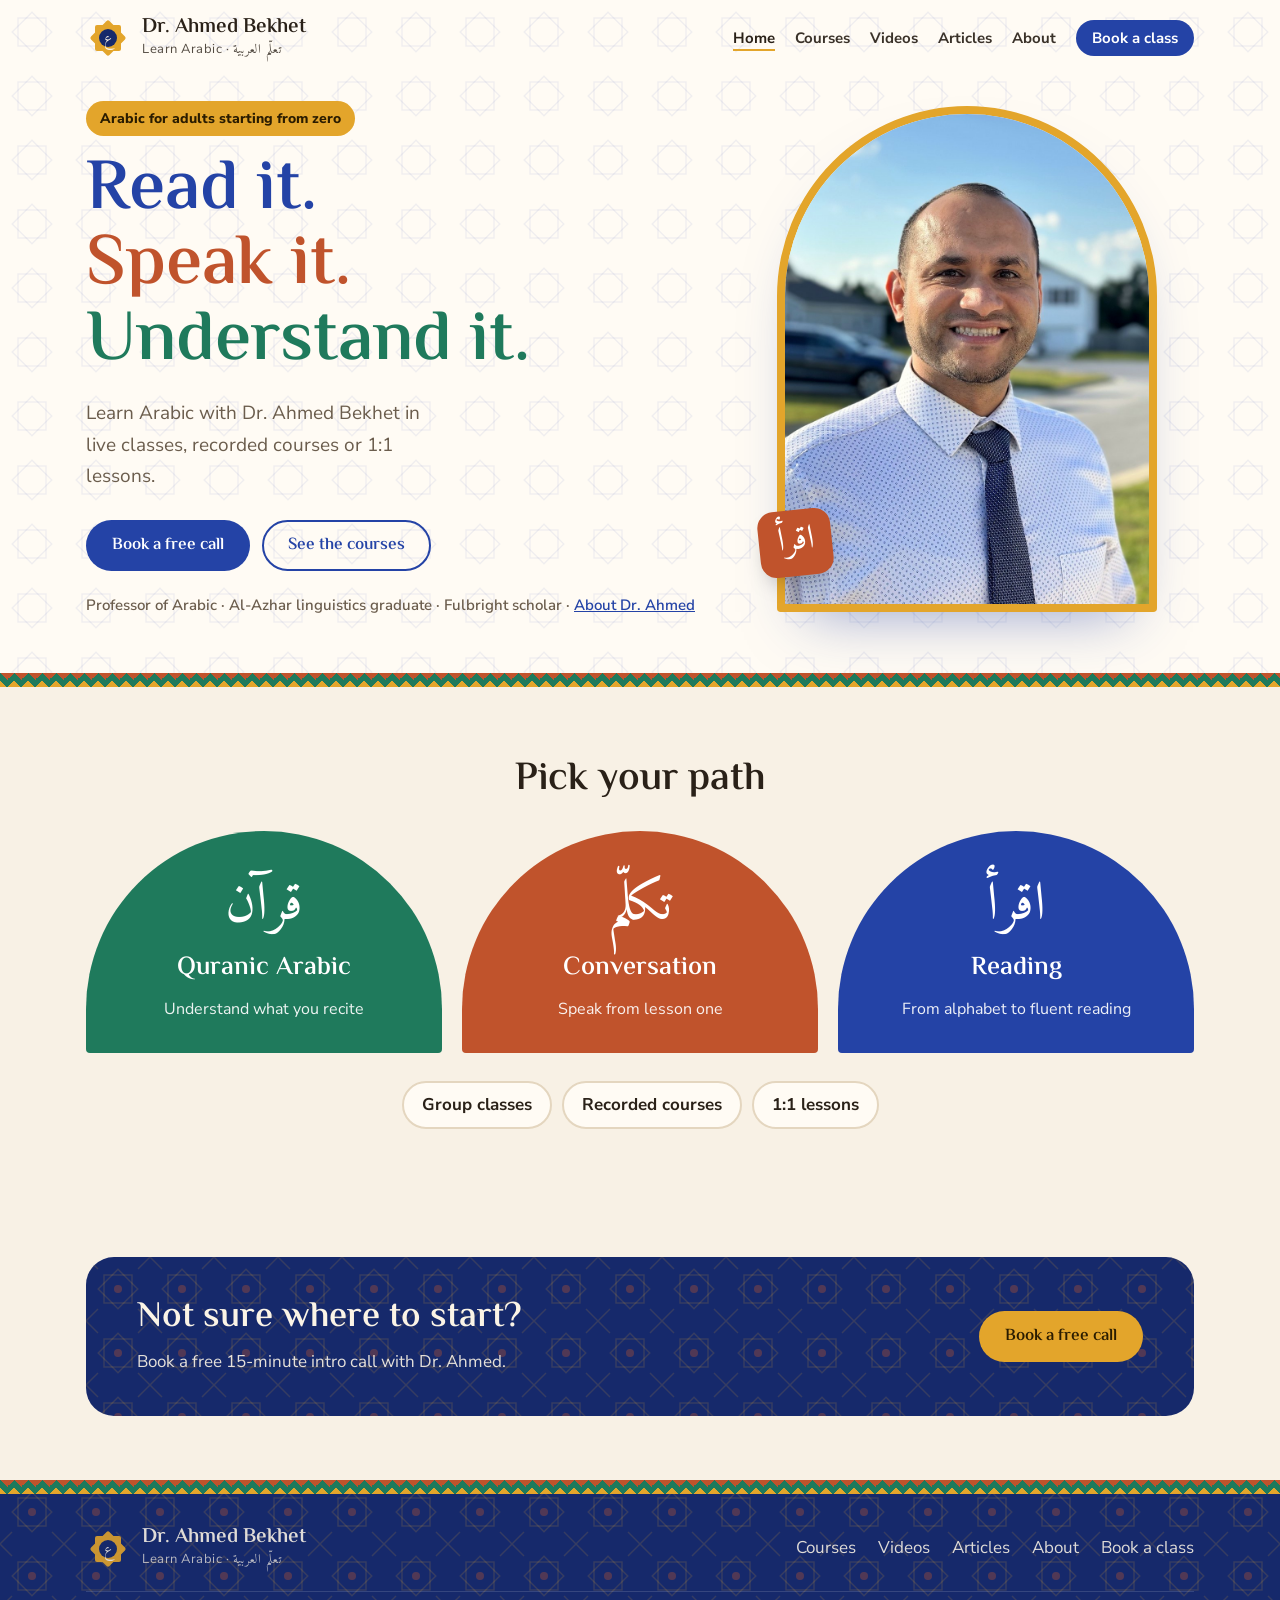
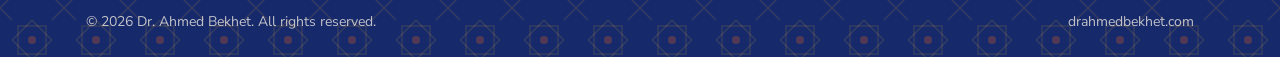
==== commit f0191aff: "Brighter home page, Dr. Ahmed's photo and bio Light header and hero with a bold three-colour headlin" ====
--- a/index.html
+++ b/index.html
@@ -7,7 +7,7 @@
 <meta name="description" content="Learn Arabic as an adult beginner with Dr. Ahmed Bekhet. Quranic Arabic, conversation and reading courses: group classes, recorded courses and 1:1 lessons.">
 <meta property="og:title" content="Dr. Ahmed Bekhet | Learn Arabic: Quranic Arabic, Conversation & Reading">
 <meta property="og:description" content="Learn Arabic as an adult beginner with Dr. Ahmed Bekhet. Quranic Arabic, conversation and reading courses: group classes, recorded courses and 1:1 lessons.">
-<meta name="theme-color" content="#16296b">
+<meta name="theme-color" content="#fffdf8">
 <link rel="icon" href="favicon.svg" type="image/svg+xml">
 <link rel="preconnect" href="https://fonts.googleapis.com">
 <link rel="preconnect" href="https://fonts.gstatic.com" crossorigin>
@@ -16,62 +16,38 @@
 </head>
 <body>
 <a class="skip" href="#main">Skip to content</a>
-<header class="site zellige">
+<header class="site light">
 <div class="wrap">
 <nav class="top" aria-label="Main">
 <a class="logo" href="index.html"><svg width="44" height="44" viewBox="0 0 44 44" aria-hidden="true"><g fill="#e3a52b"><rect x="9" y="9" width="26" height="26" rx="2"/><rect x="9" y="9" width="26" height="26" rx="2" transform="rotate(45 22 22)"/></g><circle cx="22" cy="22" r="9" fill="#16296b"/><text x="22" y="27" text-anchor="middle" font-family="Amiri,serif" font-size="15" fill="#fbf4e6">ع</text></svg><span><b>Dr. Ahmed Bekhet</b><small>Learn Arabic · <span class="ar" lang="ar">تعلّم العربية</span></small></span></a>
 <button class="menu-btn" aria-expanded="false" aria-controls="menu">Menu</button>
 <ul id="menu"><li><a class="l" href="index.html" aria-current="page">Home</a></li><li><a class="l" href="courses.html">Courses</a></li><li><a class="l" href="videos.html">Videos</a></li><li><a class="l" href="articles.html">Articles</a></li><li><a class="l" href="about.html">About</a></li><li><a class="l cta" href="book.html">Book a class</a></li></ul>
 </nav>
-<div class="hero">
+<div class="hero bright">
 <div>
-<p class="eyebrow" style="color:var(--saffron)">Arabic for adult beginners</p>
-<h1>Learn Arabic from your <em>very first letter</em>.</h1>
-<p class="lead">Quranic Arabic, conversation and reading for adults starting from zero.</p>
-<div class="btns"><a class="btn saffron" href="courses.html">Explore courses</a><a class="btn ghost" href="book.html">Book a free call</a></div>
+<p class="pill">Arabic for adults starting from zero</p>
+<h1><span class="c1">Read it.</span> <span class="c2">Speak it.</span> <span class="c3">Understand it.</span></h1>
+<p class="lead">Learn Arabic with Dr. Ahmed Bekhet in live classes, recorded courses or 1:1 lessons.</p>
+<div class="btns"><a class="btn blue" href="book.html">Book a free call</a><a class="btn line" href="courses.html">See the courses</a></div>
+<p class="trust">Professor of Arabic · Al-Azhar linguistics graduate · Fulbright scholar · <a href="about.html">About Dr. Ahmed</a></p>
 </div>
-<div class="hero-arch"><div class="inner">
-<span class="big ar" lang="ar">اقرأ</span>
-<span class="tr">Iqraʾ</span>
-<span class="gl">“Read.” The first word revealed of the Quran.</span>
-</div></div>
+<div class="hero-photo">
+<img src="images/dr-ahmed-bekhet.jpg" alt="Dr. Ahmed Bekhet" width="900" height="1200">
+<span class="badge ar" lang="ar">اقرأ</span>
+</div>
 </div>
 </div>
 <div class="band"></div>
 </header>
 <main id="main">
 <section class="block"><div class="wrap">
-<div class="sec-head"><div><p class="eyebrow">Courses</p><h2 class="h2">Three ways into Arabic</h2></div>
-<p>Every course starts from zero.</p></div>
-<div class="courses"><article class="course" id="quranic"><div class="glyph g-mint"><span class="ar" lang="ar" style="font-size:30px">قرآن</span></div>
-<h3>Quranic Arabic</h3><p>Understand what you recite in prayer and in the Quran.</p>
-<a class="btn line" href="courses.html#quranic">Learn more</a></article><article class="course" id="conversation"><div class="glyph g-terra"><span class="ar" lang="ar" style="font-size:30px">تكلّم</span></div>
-<h3>Conversation</h3><p>Speak everyday Arabic from your first lesson.</p>
-<a class="btn line" href="courses.html#conversation">Learn more</a></article><article class="course" id="reading"><div class="glyph g-blue"><span class="ar" lang="ar" style="font-size:30px">اقرأ</span></div>
-<h3>Reading</h3><p>Go from the alphabet to reading on your own.</p>
-<a class="btn line" href="courses.html#reading">Learn more</a></article></div>
-</div></section>
-
-<section class="block alt"><div class="wrap">
-<div class="sec-head"><div><p class="eyebrow">Learn your way</p><h2 class="h2">Group, recorded or 1:1</h2></div></div>
-<div class="ways">
-<div class="way"><h3>Group classes</h3><p>Learn live with a small group of beginners.</p></div>
-<div class="way"><h3>Recorded courses</h3><p>Learn at your own pace, anytime.</p></div>
-<div class="way"><h3>1:1 lessons</h3><p>Private lessons built around your goals.</p></div>
+<h2 class="h2 center">Pick your path</h2>
+<div class="tiles">
+<a class="tile t-mint" href="courses.html#quranic"><span class="ar" lang="ar">قرآن</span><b>Quranic Arabic</b><small>Understand what you recite</small></a>
+<a class="tile t-terra" href="courses.html#conversation"><span class="ar" lang="ar">تكلّم</span><b>Conversation</b><small>Speak from lesson one</small></a>
+<a class="tile t-blue" href="courses.html#reading"><span class="ar" lang="ar">اقرأ</span><b>Reading</b><small>From alphabet to fluent reading</small></a>
 </div>
-<p class="note center" style="margin-top:18px">Prices coming soon.</p>
-</div></section>
-
-<section class="block"><div class="wrap">
-<div class="sec-head"><div><p class="eyebrow">Free lessons</p><h2 class="h2">Watch and read</h2></div>
-<p><a href="videos.html">All videos</a> · <a href="articles.html">All articles</a></p></div>
-<div class="videos"><article class="video" data-cat="reading">
-<button class="vthumb v-blue" data-yt="" aria-label="Play: The Arabic alphabet in 10 minutes"><span class="ar" lang="ar">أ ب ت</span><span class="play"><svg width="22" height="22" viewBox="0 0 16 16" aria-hidden="true"><path d="M5 2.5l9 5.5-9 5.5z" fill="#2a1c00"/></svg></span><span class="soon">Sample</span><span class="dur">10:00</span></button>
-<span class="tagline">Reading</span><h3>The Arabic alphabet in 10 minutes</h3><p>Meet all 28 letters, how they sound, and the ones English speakers find tricky.</p></article><article class="video" data-cat="conversation">
-<button class="vthumb v-terra" data-yt="" aria-label="Play: Your first 10 Arabic phrases"><span class="ar" lang="ar">مرحبا</span><span class="play"><svg width="22" height="22" viewBox="0 0 16 16" aria-hidden="true"><path d="M5 2.5l9 5.5-9 5.5z" fill="#2a1c00"/></svg></span><span class="soon">Sample</span><span class="dur">08:30</span></button>
-<span class="tagline">Conversation</span><h3>Your first 10 Arabic phrases</h3><p>Greetings, introductions and polite words you can use today.</p></article><article class="video" data-cat="quranic">
-<button class="vthumb v-mint" data-yt="" aria-label="Play: Reading Al-Fatiha word by word"><span class="ar" lang="ar">الفاتحة</span><span class="play"><svg width="22" height="22" viewBox="0 0 16 16" aria-hidden="true"><path d="M5 2.5l9 5.5-9 5.5z" fill="#2a1c00"/></svg></span><span class="soon">Sample</span><span class="dur">14:20</span></button>
-<span class="tagline">Quranic Arabic</span><h3>Reading Al-Fatiha word by word</h3><p>Read and understand the opening chapter of the Quran, one word at a time.</p></article></div>
+<p class="formats"><span>Group classes</span><span>Recorded courses</span><span>1:1 lessons</span></p>
 </div></section>
 <section class="block"><div class="wrap">
 <div class="signup zellige" style="grid-template-columns:1fr auto">
--- a/style.css
+++ b/style.css
@@ -216,3 +216,34 @@
   .courses,.videos,.posts{grid-template-columns:repeat(2,1fr)}
 }
 @media (prefers-reduced-motion:reduce){html{scroll-behavior:auto} a.post{transition:none}}
+.portrait.photo{display:block;width:100%;height:auto;object-fit:cover;padding:0;background:var(--sand-2)}
+
+/* ---- Bright header + home (v3) ---- */
+header.site.light{color:var(--ink);background-color:var(--surface);
+  background-image:url("data:image/svg+xml,%3Csvg xmlns='http://www.w3.org/2000/svg' width='64' height='64' viewBox='0 0 64 64'%3E%3Cg fill='none' stroke='%232443a6' stroke-opacity='.07' stroke-width='1.4'%3E%3Crect x='18' y='18' width='28' height='28'/%3E%3Crect x='18' y='18' width='28' height='28' transform='rotate(45 32 32)'/%3E%3C/g%3E%3C/svg%3E");background-size:64px 64px}
+header.site.light .logo,header.site.light nav.top a.l{color:var(--ink)}
+header.site.light nav.top a.cta{background:var(--majorelle);color:#fff}
+header.site.light .menu-btn{color:var(--ink);border-color:var(--line)}
+header.site.light .page-hero p{opacity:1;color:var(--muted)}
+.hero.bright{padding-block:24px 56px;grid-template-columns:1.15fr .85fr}
+.hero.bright h1{font-size:clamp(40px,6vw,72px);line-height:1.05}
+.hero.bright h1 span{display:block}
+.c1{color:var(--majorelle)} .c2{color:var(--terracotta)} .c3{color:var(--mint)}
+.hero.bright .lead{color:var(--muted);opacity:1;max-width:32ch}
+.pill{display:inline-block;background:var(--saffron);color:#2a1c00;font-weight:800;font-size:14px;padding:6px 14px;border-radius:999px;margin-bottom:18px}
+.hero-photo{position:relative;justify-self:center;width:min(380px,100%)}
+.hero-photo img{width:100%;height:auto;aspect-ratio:3/4;object-fit:cover;border-radius:999px 999px 20px 20px;border:8px solid var(--saffron);box-shadow:0 30px 60px -30px rgba(36,67,166,.5)}
+.hero-photo .badge{position:absolute;left:-18px;bottom:36px;background:var(--terracotta);color:#fff;font-size:34px;line-height:1;padding:14px 18px 18px;border-radius:16px;box-shadow:0 12px 24px -12px rgba(0,0,0,.4);transform:rotate(-6deg)}
+.tiles{display:grid;grid-template-columns:repeat(3,1fr);gap:20px;margin-top:28px}
+.tile{display:flex;flex-direction:column;align-items:center;text-align:center;gap:6px;padding:40px 20px 30px;border-radius:999px 999px 22px 22px;color:#fff;text-decoration:none;transition:transform .15s;min-width:0}
+.tile:hover{transform:translateY(-4px)}
+.tile .ar{font-size:54px;line-height:1.3}
+.tile b{font-family:var(--display);font-size:26px;font-weight:600}
+.tile small{font-size:16px;opacity:.92}
+.t-mint{background:#1f7a5c} .t-terra{background:#c0532c} .t-blue{background:#2443a6}
+.formats{display:flex;justify-content:center;flex-wrap:wrap;gap:10px;margin-top:28px}
+.formats span{border:2px solid var(--line);background:var(--surface);border-radius:999px;padding:8px 18px;font-weight:700}
+@media (max-width:900px){.hero.bright{grid-template-columns:1fr}.hero-photo{width:min(300px,85%)}.tiles{grid-template-columns:1fr}.hero-photo .badge{left:-8px}}
+@media (prefers-reduced-motion:reduce){.tile{transition:none}}
+.trust{margin-top:22px;font-size:15px;color:var(--muted);font-weight:600}
+.creds{margin-top:8px;font-weight:700;color:var(--terracotta)}
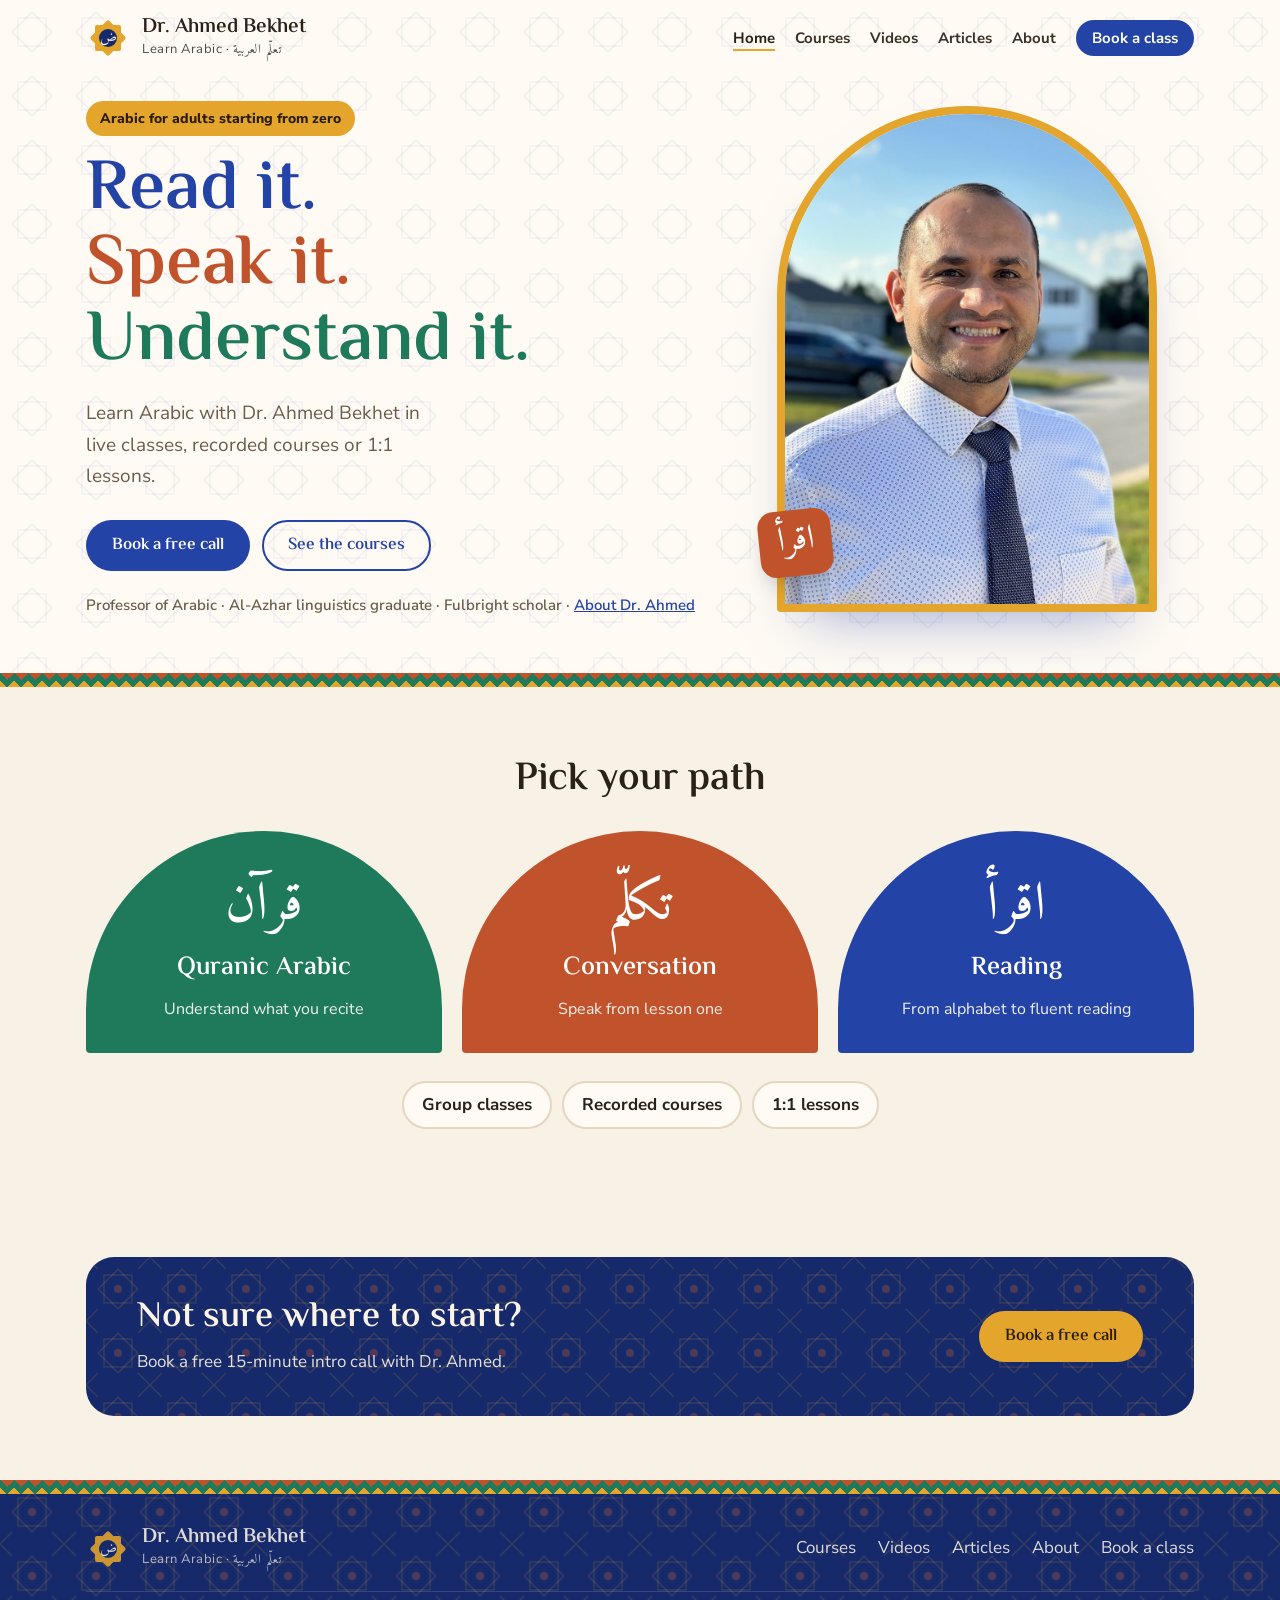
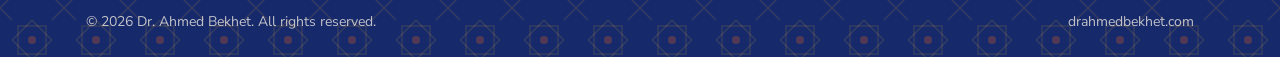
==== commit 1dd9273e: "Change logo letter from ع to ض Co-Authored-By: Claude Opus 5.5 <noreply@anthropic.com> Claude-Sessio" ====
--- a/index.html
+++ b/index.html
@@ -19,7 +19,7 @@
 <header class="site light">
 <div class="wrap">
 <nav class="top" aria-label="Main">
-<a class="logo" href="index.html"><svg width="44" height="44" viewBox="0 0 44 44" aria-hidden="true"><g fill="#e3a52b"><rect x="9" y="9" width="26" height="26" rx="2"/><rect x="9" y="9" width="26" height="26" rx="2" transform="rotate(45 22 22)"/></g><circle cx="22" cy="22" r="9" fill="#16296b"/><text x="22" y="27" text-anchor="middle" font-family="Amiri,serif" font-size="15" fill="#fbf4e6">ع</text></svg><span><b>Dr. Ahmed Bekhet</b><small>Learn Arabic · <span class="ar" lang="ar">تعلّم العربية</span></small></span></a>
+<a class="logo" href="index.html"><svg width="44" height="44" viewBox="0 0 44 44" aria-hidden="true"><g fill="#e3a52b"><rect x="9" y="9" width="26" height="26" rx="2"/><rect x="9" y="9" width="26" height="26" rx="2" transform="rotate(45 22 22)"/></g><circle cx="22" cy="22" r="9" fill="#16296b"/><text x="22" y="25.5" text-anchor="middle" font-family="Amiri,serif" font-size="14" fill="#fbf4e6">ض</text></svg><span><b>Dr. Ahmed Bekhet</b><small>Learn Arabic · <span class="ar" lang="ar">تعلّم العربية</span></small></span></a>
 <button class="menu-btn" aria-expanded="false" aria-controls="menu">Menu</button>
 <ul id="menu"><li><a class="l" href="index.html" aria-current="page">Home</a></li><li><a class="l" href="courses.html">Courses</a></li><li><a class="l" href="videos.html">Videos</a></li><li><a class="l" href="articles.html">Articles</a></li><li><a class="l" href="about.html">About</a></li><li><a class="l cta" href="book.html">Book a class</a></li></ul>
 </nav>
@@ -58,7 +58,7 @@
 <footer class="site zellige">
 <div class="band"></div>
 <div class="wrap">
-<a class="logo" href="index.html"><svg width="44" height="44" viewBox="0 0 44 44" aria-hidden="true"><g fill="#e3a52b"><rect x="9" y="9" width="26" height="26" rx="2"/><rect x="9" y="9" width="26" height="26" rx="2" transform="rotate(45 22 22)"/></g><circle cx="22" cy="22" r="9" fill="#16296b"/><text x="22" y="27" text-anchor="middle" font-family="Amiri,serif" font-size="15" fill="#fbf4e6">ع</text></svg><span><b>Dr. Ahmed Bekhet</b><small>Learn Arabic · <span class="ar" lang="ar">تعلّم العربية</span></small></span></a>
+<a class="logo" href="index.html"><svg width="44" height="44" viewBox="0 0 44 44" aria-hidden="true"><g fill="#e3a52b"><rect x="9" y="9" width="26" height="26" rx="2"/><rect x="9" y="9" width="26" height="26" rx="2" transform="rotate(45 22 22)"/></g><circle cx="22" cy="22" r="9" fill="#16296b"/><text x="22" y="25.5" text-anchor="middle" font-family="Amiri,serif" font-size="14" fill="#fbf4e6">ض</text></svg><span><b>Dr. Ahmed Bekhet</b><small>Learn Arabic · <span class="ar" lang="ar">تعلّم العربية</span></small></span></a>
 <ul class="fnav"><li><a href="courses.html">Courses</a></li><li><a href="videos.html">Videos</a></li><li><a href="articles.html">Articles</a></li><li><a href="about.html">About</a></li><li><a href="book.html">Book a class</a></li></ul>
 <p class="fine"><span>© <span id="yr">2026</span> Dr. Ahmed Bekhet. All rights reserved.</span><span>drahmedbekhet.com</span></p>
 </div>
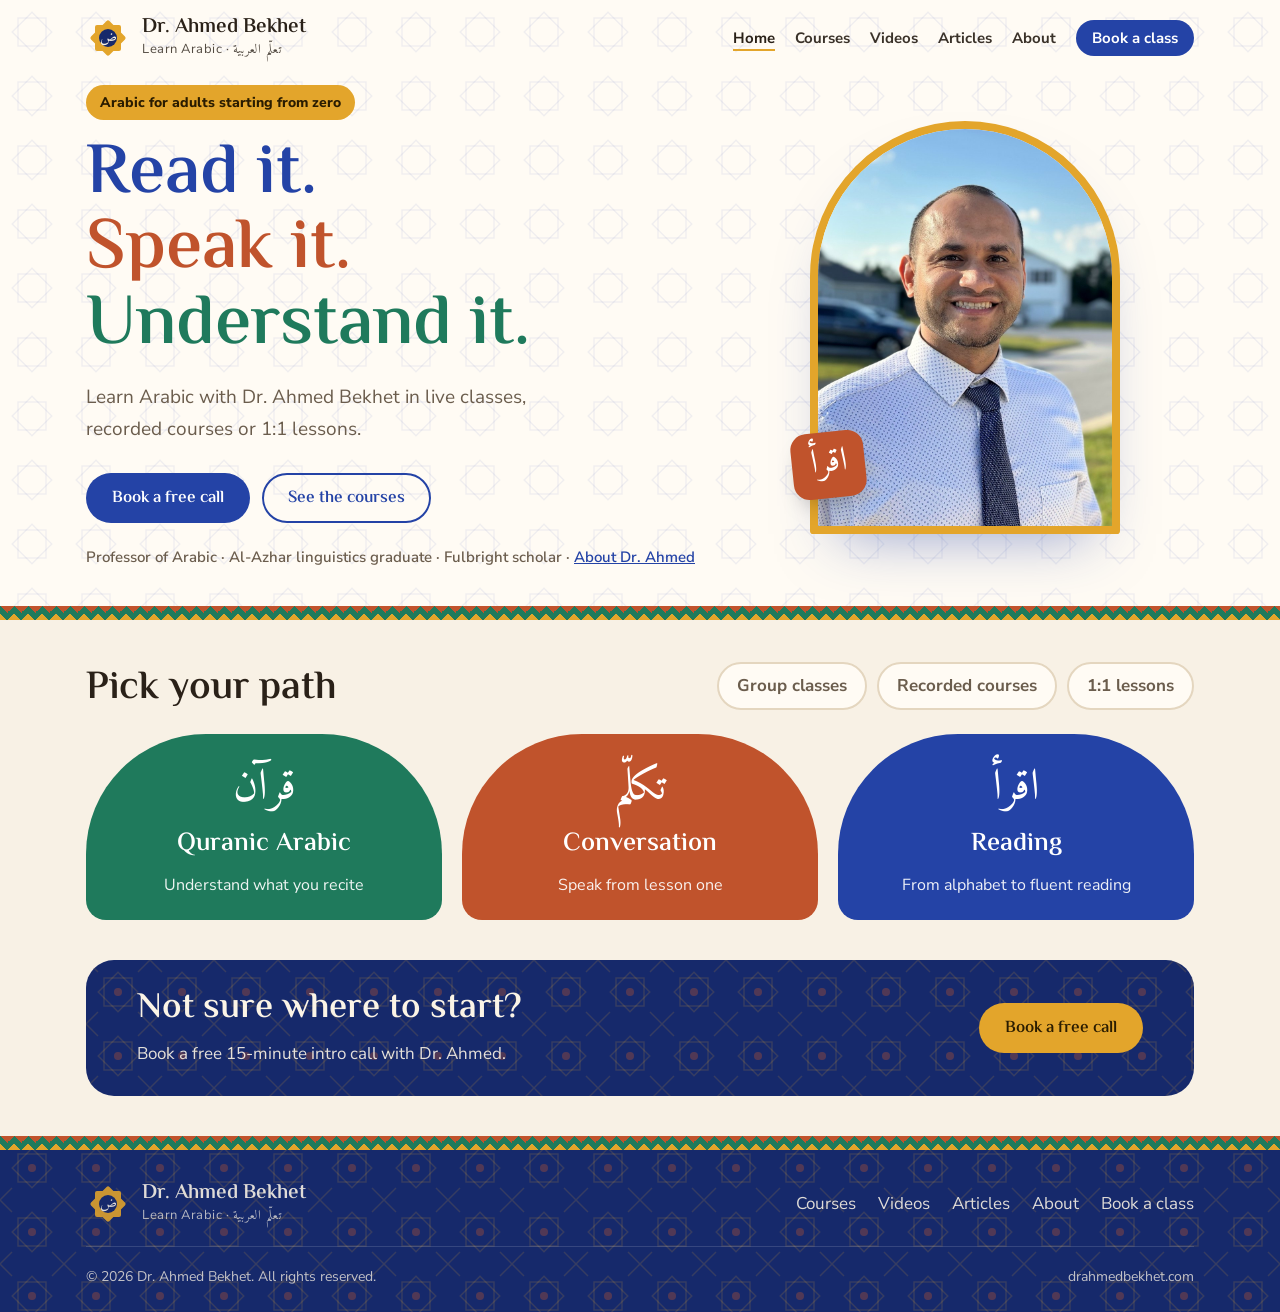
==== commit f2b3cd7c: "Tighten home page spacing Smaller hero photo, less padding, formats beside the heading, shorter cour" ====
--- a/index.html
+++ b/index.html
@@ -40,16 +40,15 @@
 <div class="band"></div>
 </header>
 <main id="main">
-<section class="block"><div class="wrap">
-<h2 class="h2 center">Pick your path</h2>
+<section class="block tight"><div class="wrap">
+<div class="sec-head"><h2 class="h2">Pick your path</h2><p class="formats"><span>Group classes</span><span>Recorded courses</span><span>1:1 lessons</span></p></div>
 <div class="tiles">
 <a class="tile t-mint" href="courses.html#quranic"><span class="ar" lang="ar">قرآن</span><b>Quranic Arabic</b><small>Understand what you recite</small></a>
 <a class="tile t-terra" href="courses.html#conversation"><span class="ar" lang="ar">تكلّم</span><b>Conversation</b><small>Speak from lesson one</small></a>
 <a class="tile t-blue" href="courses.html#reading"><span class="ar" lang="ar">اقرأ</span><b>Reading</b><small>From alphabet to fluent reading</small></a>
 </div>
-<p class="formats"><span>Group classes</span><span>Recorded courses</span><span>1:1 lessons</span></p>
 </div></section>
-<section class="block"><div class="wrap">
+<section class="block tight" style="padding-top:0"><div class="wrap">
 <div class="signup zellige" style="grid-template-columns:1fr auto">
 <div><h2>Not sure where to start?</h2><p>Book a free 15-minute intro call with Dr. Ahmed.</p></div>
 <div><a class="btn saffron" href="book.html">Book a free call</a></div>
--- a/style.css
+++ b/style.css
@@ -247,3 +247,15 @@
 @media (prefers-reduced-motion:reduce){.tile{transition:none}}
 .trust{margin-top:22px;font-size:15px;color:var(--muted);font-weight:600}
 .creds{margin-top:8px;font-weight:700;color:var(--terracotta)}
+/* tighter home (v4) */
+section.block.tight{padding-block:40px}
+.hero.bright{padding-block:8px 36px;gap:32px;align-items:center}
+.hero-photo{width:min(310px,100%)}
+.tight .sec-head{margin-bottom:0;align-items:center}
+.tight .formats{margin-top:0;justify-content:flex-end}
+.tight .tiles{margin-top:22px}
+.tile{padding:26px 18px 22px;border-radius:120px 120px 20px 20px}
+.tile .ar{font-size:44px}
+.signup{padding-block:28px}
+@media (max-width:900px){.tight .formats{justify-content:flex-start}.hero-photo{width:min(260px,75%)}}
+.hero.bright .lead{max-width:44ch}
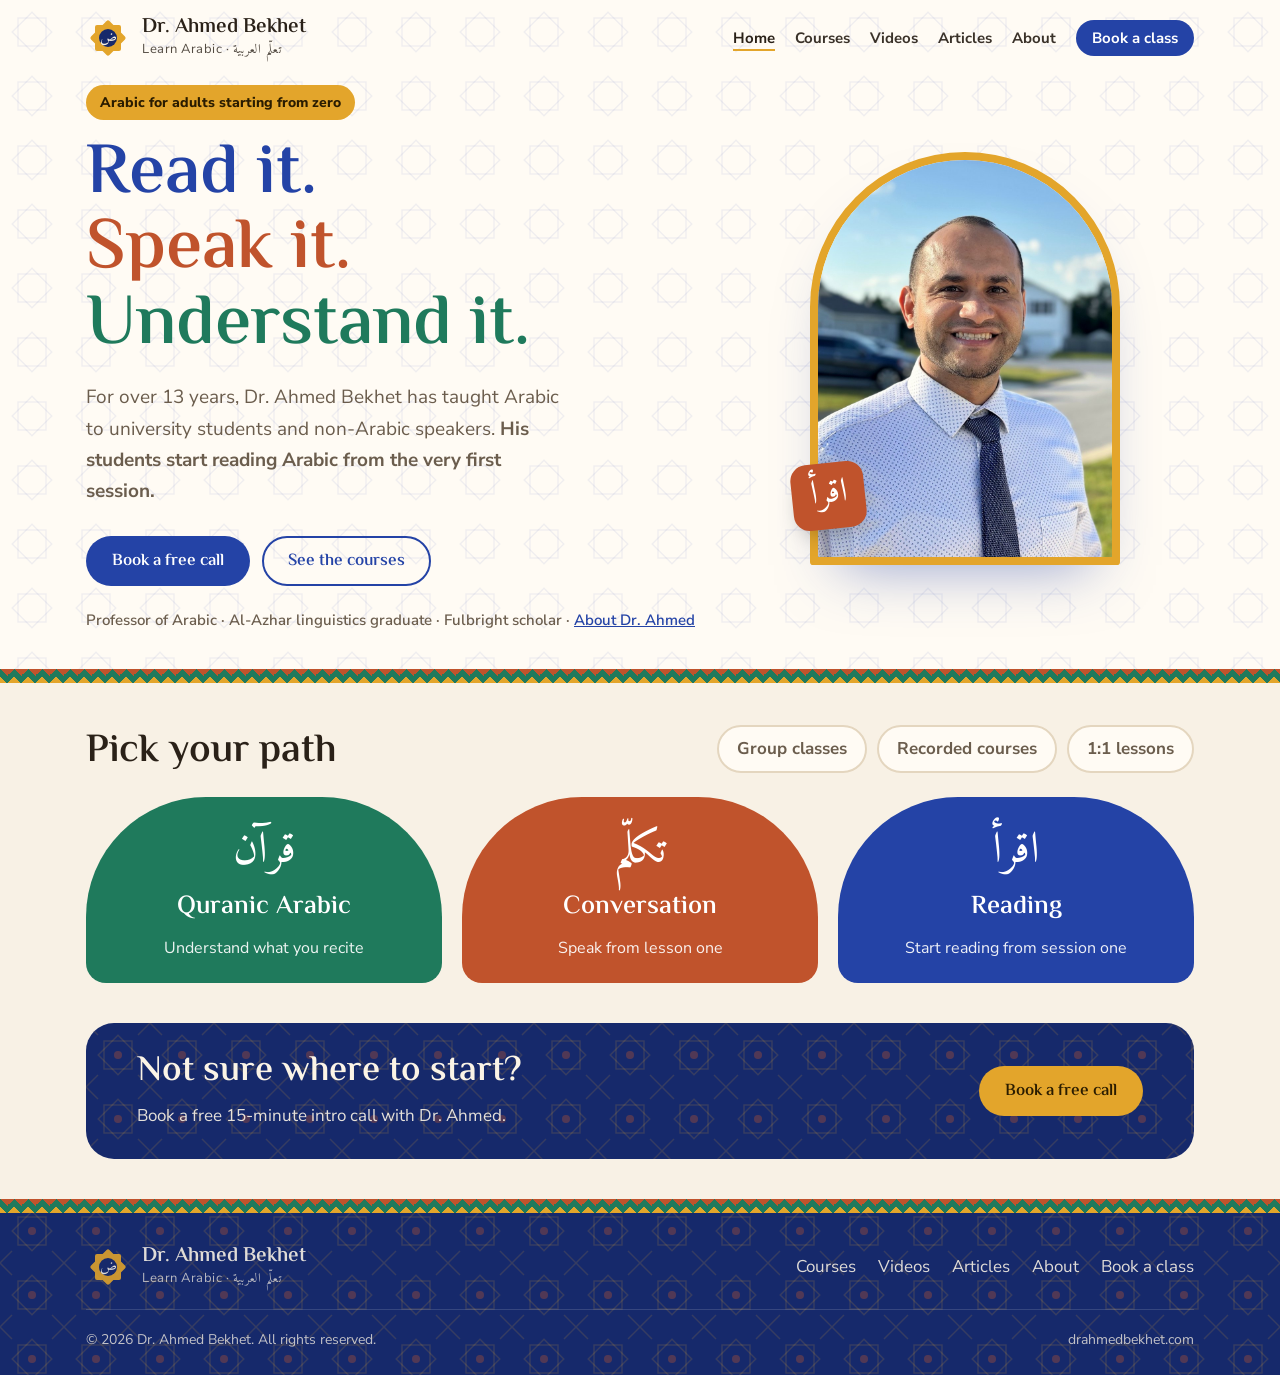
==== commit 37f59103: "Add 13+ years of teaching and first-session reading to home and About Co-Authored-By: Claude Opus 5." ====
--- a/index.html
+++ b/index.html
@@ -27,7 +27,7 @@
 <div>
 <p class="pill">Arabic for adults starting from zero</p>
 <h1><span class="c1">Read it.</span> <span class="c2">Speak it.</span> <span class="c3">Understand it.</span></h1>
-<p class="lead">Learn Arabic with Dr. Ahmed Bekhet in live classes, recorded courses or 1:1 lessons.</p>
+<p class="lead">For over 13 years, Dr. Ahmed Bekhet has taught Arabic to university students and non-Arabic speakers. <b>His students start reading Arabic from the very first session.</b></p>
 <div class="btns"><a class="btn blue" href="book.html">Book a free call</a><a class="btn line" href="courses.html">See the courses</a></div>
 <p class="trust">Professor of Arabic · Al-Azhar linguistics graduate · Fulbright scholar · <a href="about.html">About Dr. Ahmed</a></p>
 </div>
@@ -45,7 +45,7 @@
 <div class="tiles">
 <a class="tile t-mint" href="courses.html#quranic"><span class="ar" lang="ar">قرآن</span><b>Quranic Arabic</b><small>Understand what you recite</small></a>
 <a class="tile t-terra" href="courses.html#conversation"><span class="ar" lang="ar">تكلّم</span><b>Conversation</b><small>Speak from lesson one</small></a>
-<a class="tile t-blue" href="courses.html#reading"><span class="ar" lang="ar">اقرأ</span><b>Reading</b><small>From alphabet to fluent reading</small></a>
+<a class="tile t-blue" href="courses.html#reading"><span class="ar" lang="ar">اقرأ</span><b>Reading</b><small>Start reading from session one</small></a>
 </div>
 </div></section>
 <section class="block tight" style="padding-top:0"><div class="wrap">
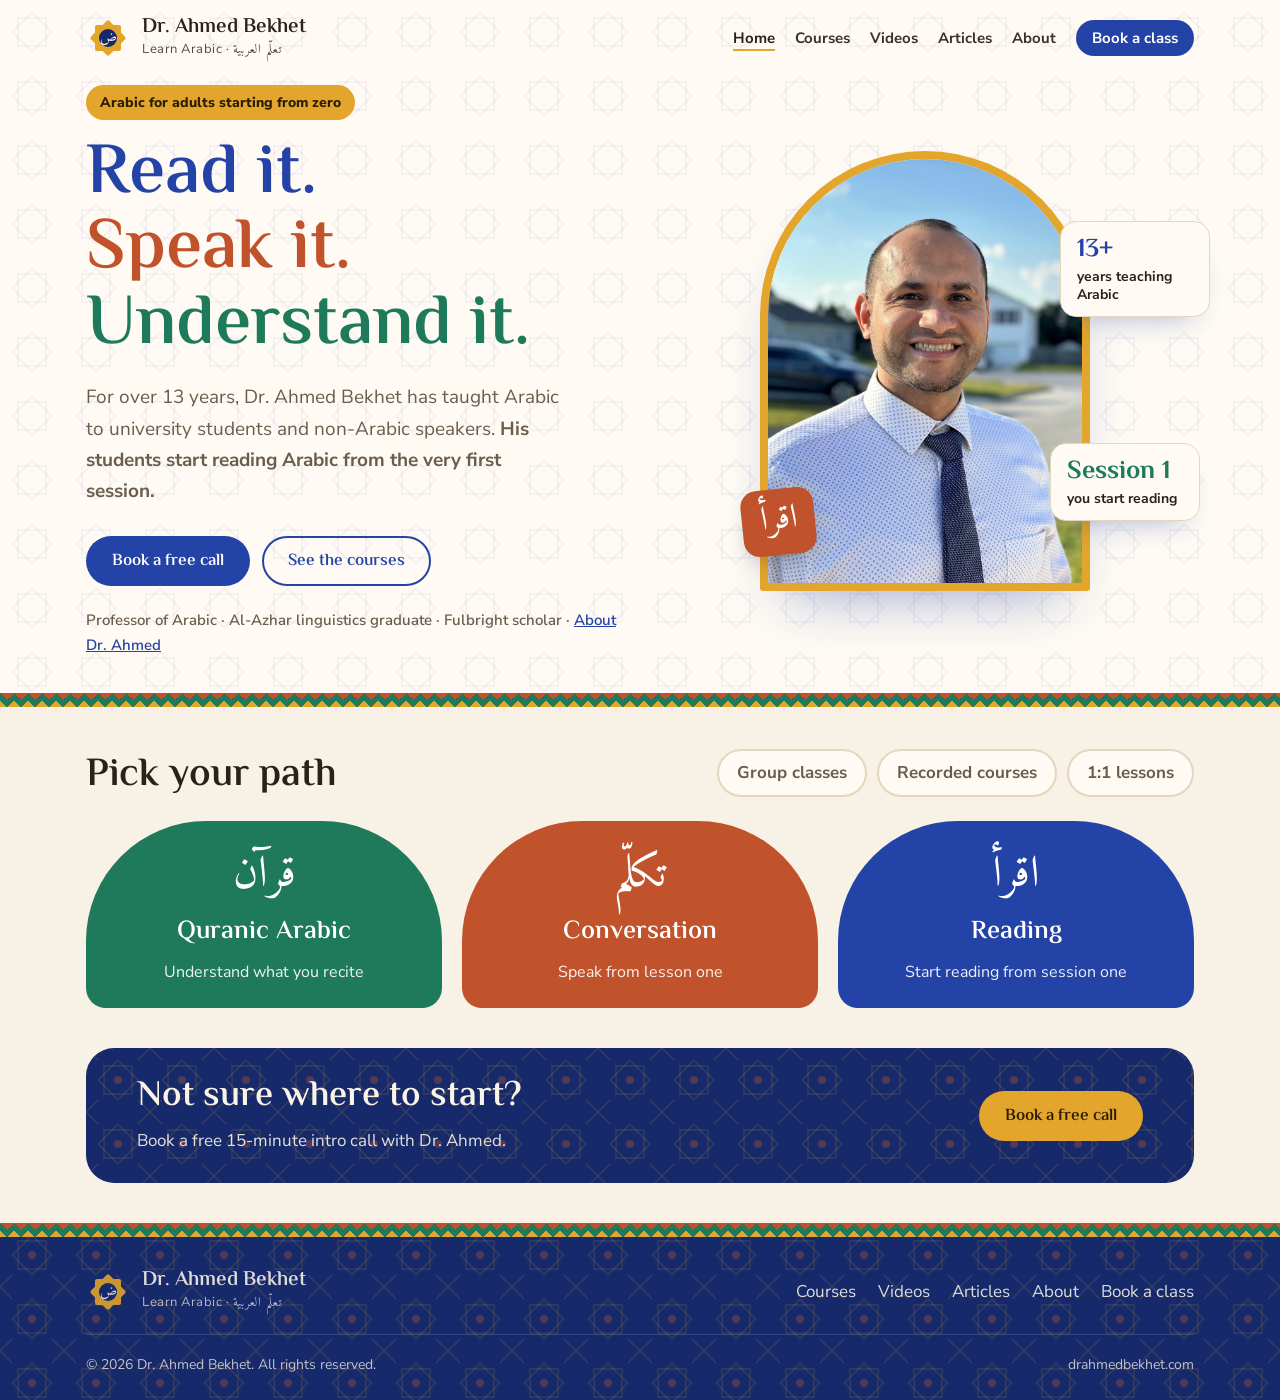
==== commit 2abd5b55: "Fill hero space: balanced columns and stat cards beside the photo Co-Authored-By: Claude Opus 5.5 <n" ====
--- a/index.html
+++ b/index.html
@@ -34,6 +34,8 @@
 <div class="hero-photo">
 <img src="images/dr-ahmed-bekhet.jpg" alt="Dr. Ahmed Bekhet" width="900" height="1200">
 <span class="badge ar" lang="ar">اقرأ</span>
+<span class="stat s1"><b>13+</b> years teaching Arabic</span>
+<span class="stat s2"><b>Session 1</b> you start reading</span>
 </div>
 </div>
 </div>
--- a/style.css
+++ b/style.css
@@ -259,3 +259,15 @@
 .signup{padding-block:28px}
 @media (max-width:900px){.tight .formats{justify-content:flex-start}.hero-photo{width:min(260px,75%)}}
 .hero.bright .lead{max-width:44ch}
+/* hero fill (v5): balanced columns + stat cards beside the photo */
+.hero.bright{grid-template-columns:1fr 1fr}
+.hero-photo{width:min(330px,100%);justify-self:center}
+.hero-photo .stat{position:absolute;background:var(--surface);color:var(--ink);border:1px solid var(--line);border-radius:16px;padding:12px 16px;font-size:14px;font-weight:700;line-height:1.3;box-shadow:0 16px 30px -18px rgba(36,67,166,.45);width:150px}
+.hero-photo .stat b{display:block;font-family:var(--display);font-size:26px;color:var(--majorelle)}
+.hero-photo .s1{right:-120px;top:70px}
+.hero-photo .s2{right:-110px;bottom:70px}
+.hero-photo .s2 b{color:var(--mint)}
+@media (max-width:1180px){.hero-photo .s1{right:-60px}.hero-photo .s2{right:-50px}}
+@media (max-width:900px){.hero-photo .stat{width:auto;font-size:13px;padding:8px 12px}.hero-photo .stat b{font-size:20px}.hero-photo .s1{right:-14px;top:40px}.hero-photo .s2{right:-14px;bottom:40px}}
+@media (max-width:900px){.hero.bright{grid-template-columns:1fr}.hero-photo{width:min(270px,72%)}}
+@media (max-width:900px){.hero-photo .s1{top:-10px;right:-18px}}
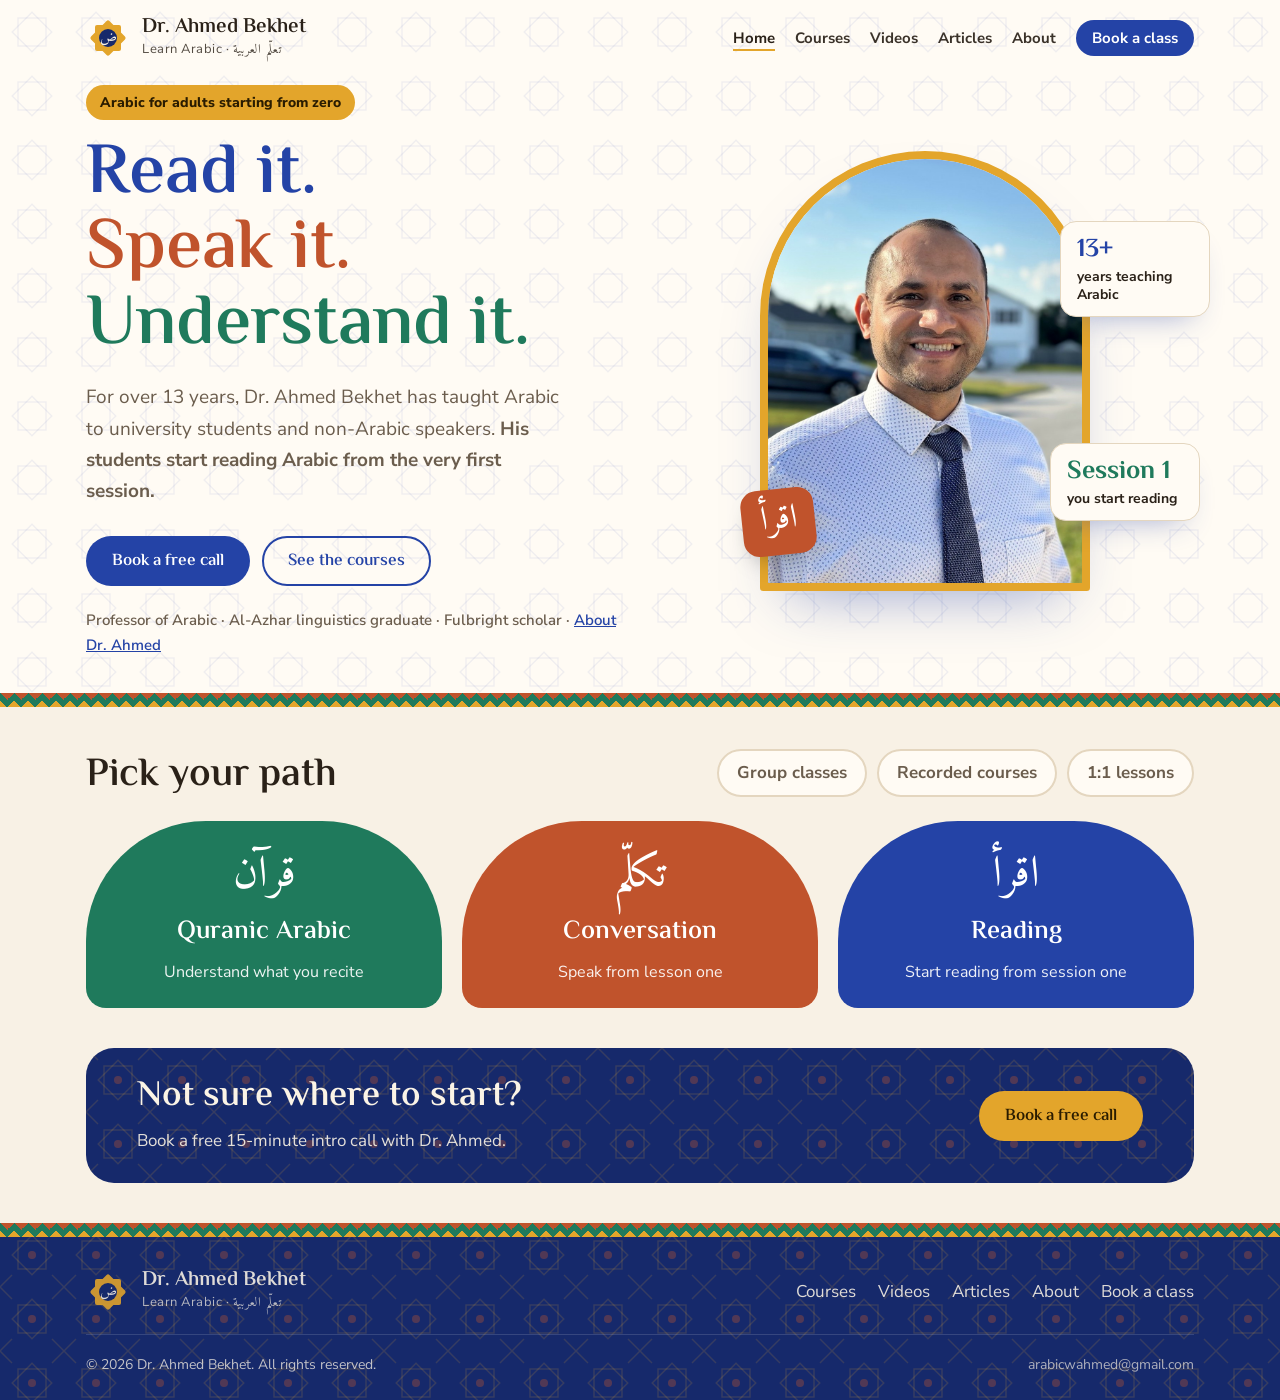
==== commit b462341d: "Use arabicwahmed@gmail.com for booking requests Forms now send there, and the address is shown on th" ====
--- a/index.html
+++ b/index.html
@@ -61,7 +61,7 @@
 <div class="wrap">
 <a class="logo" href="index.html"><svg width="44" height="44" viewBox="0 0 44 44" aria-hidden="true"><g fill="#e3a52b"><rect x="9" y="9" width="26" height="26" rx="2"/><rect x="9" y="9" width="26" height="26" rx="2" transform="rotate(45 22 22)"/></g><circle cx="22" cy="22" r="9" fill="#16296b"/><text x="22" y="25.5" text-anchor="middle" font-family="Amiri,serif" font-size="14" fill="#fbf4e6">ض</text></svg><span><b>Dr. Ahmed Bekhet</b><small>Learn Arabic · <span class="ar" lang="ar">تعلّم العربية</span></small></span></a>
 <ul class="fnav"><li><a href="courses.html">Courses</a></li><li><a href="videos.html">Videos</a></li><li><a href="articles.html">Articles</a></li><li><a href="about.html">About</a></li><li><a href="book.html">Book a class</a></li></ul>
-<p class="fine"><span>© <span id="yr">2026</span> Dr. Ahmed Bekhet. All rights reserved.</span><span>drahmedbekhet.com</span></p>
+<p class="fine"><span>© <span id="yr">2026</span> Dr. Ahmed Bekhet. All rights reserved.</span><a href="mailto:arabicwahmed@gmail.com">arabicwahmed@gmail.com</a></p>
 </div>
 </footer>
 <script src="main.js"></script>
